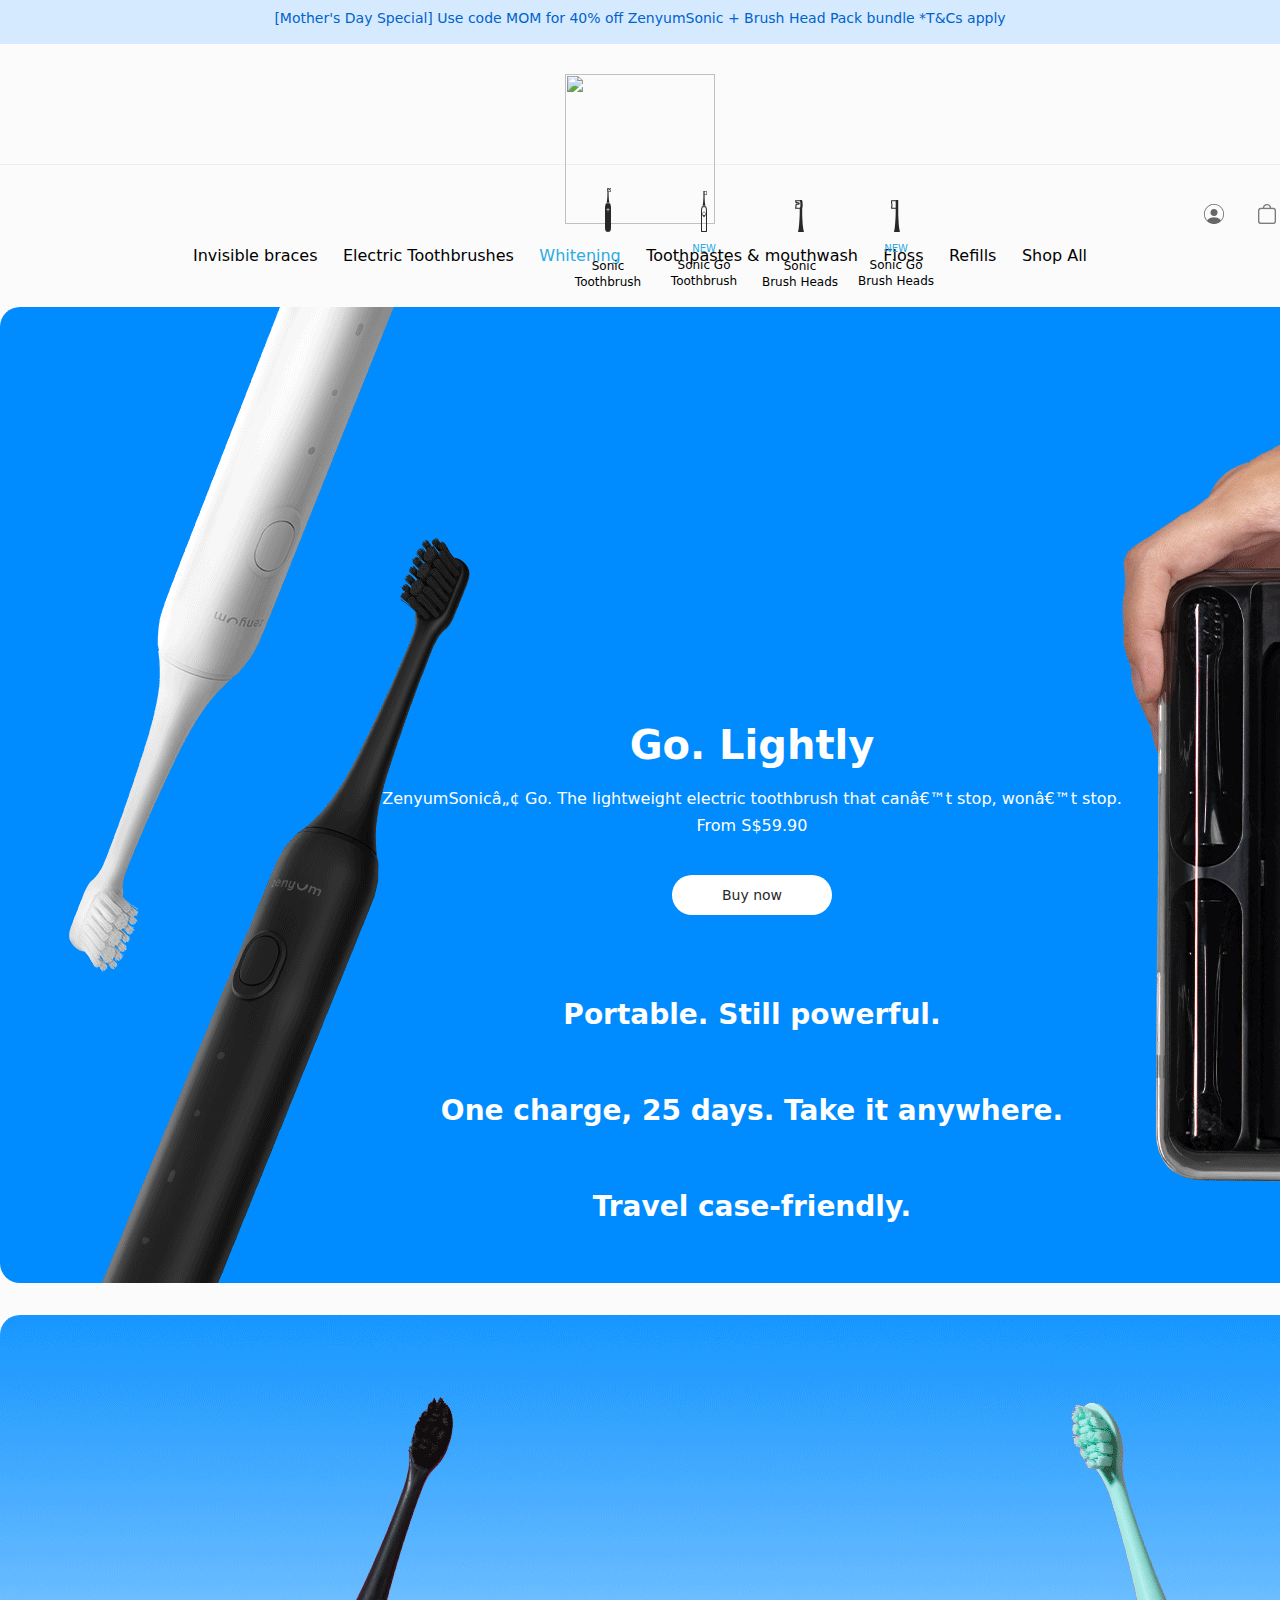
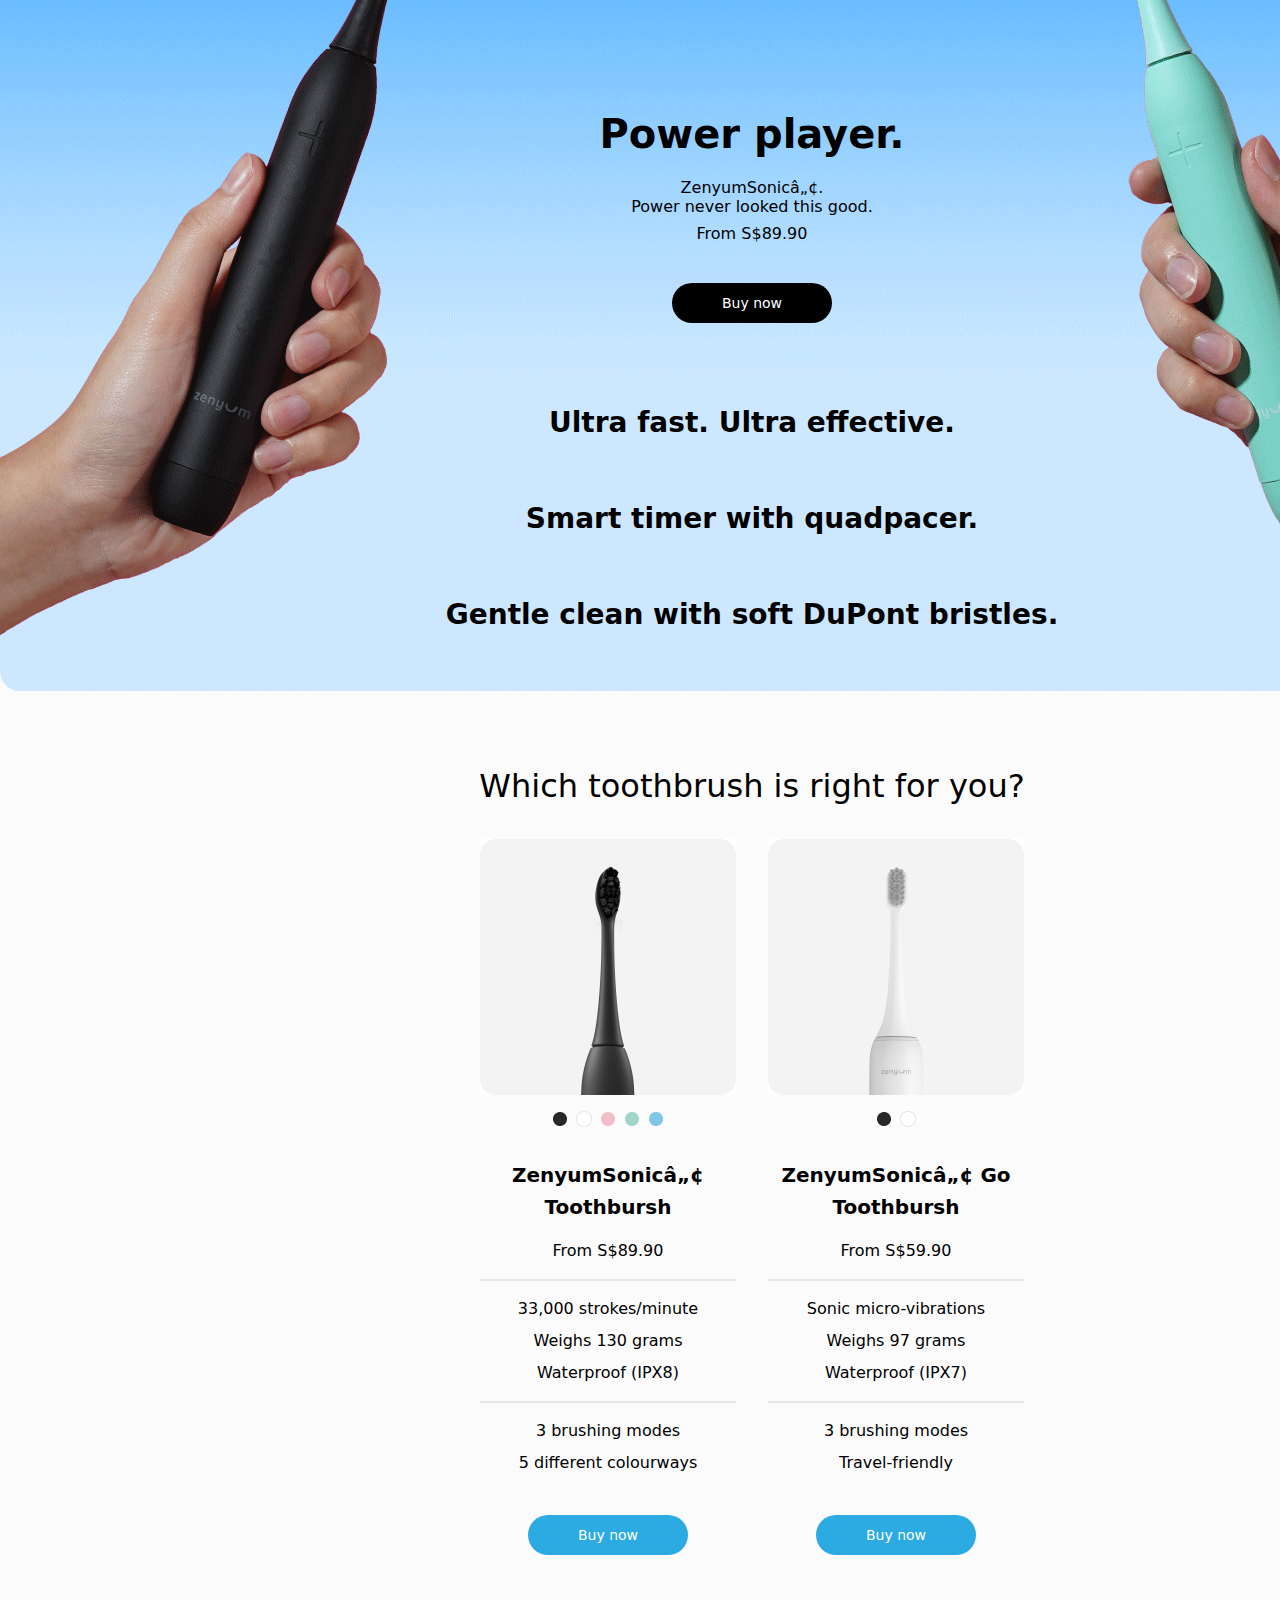
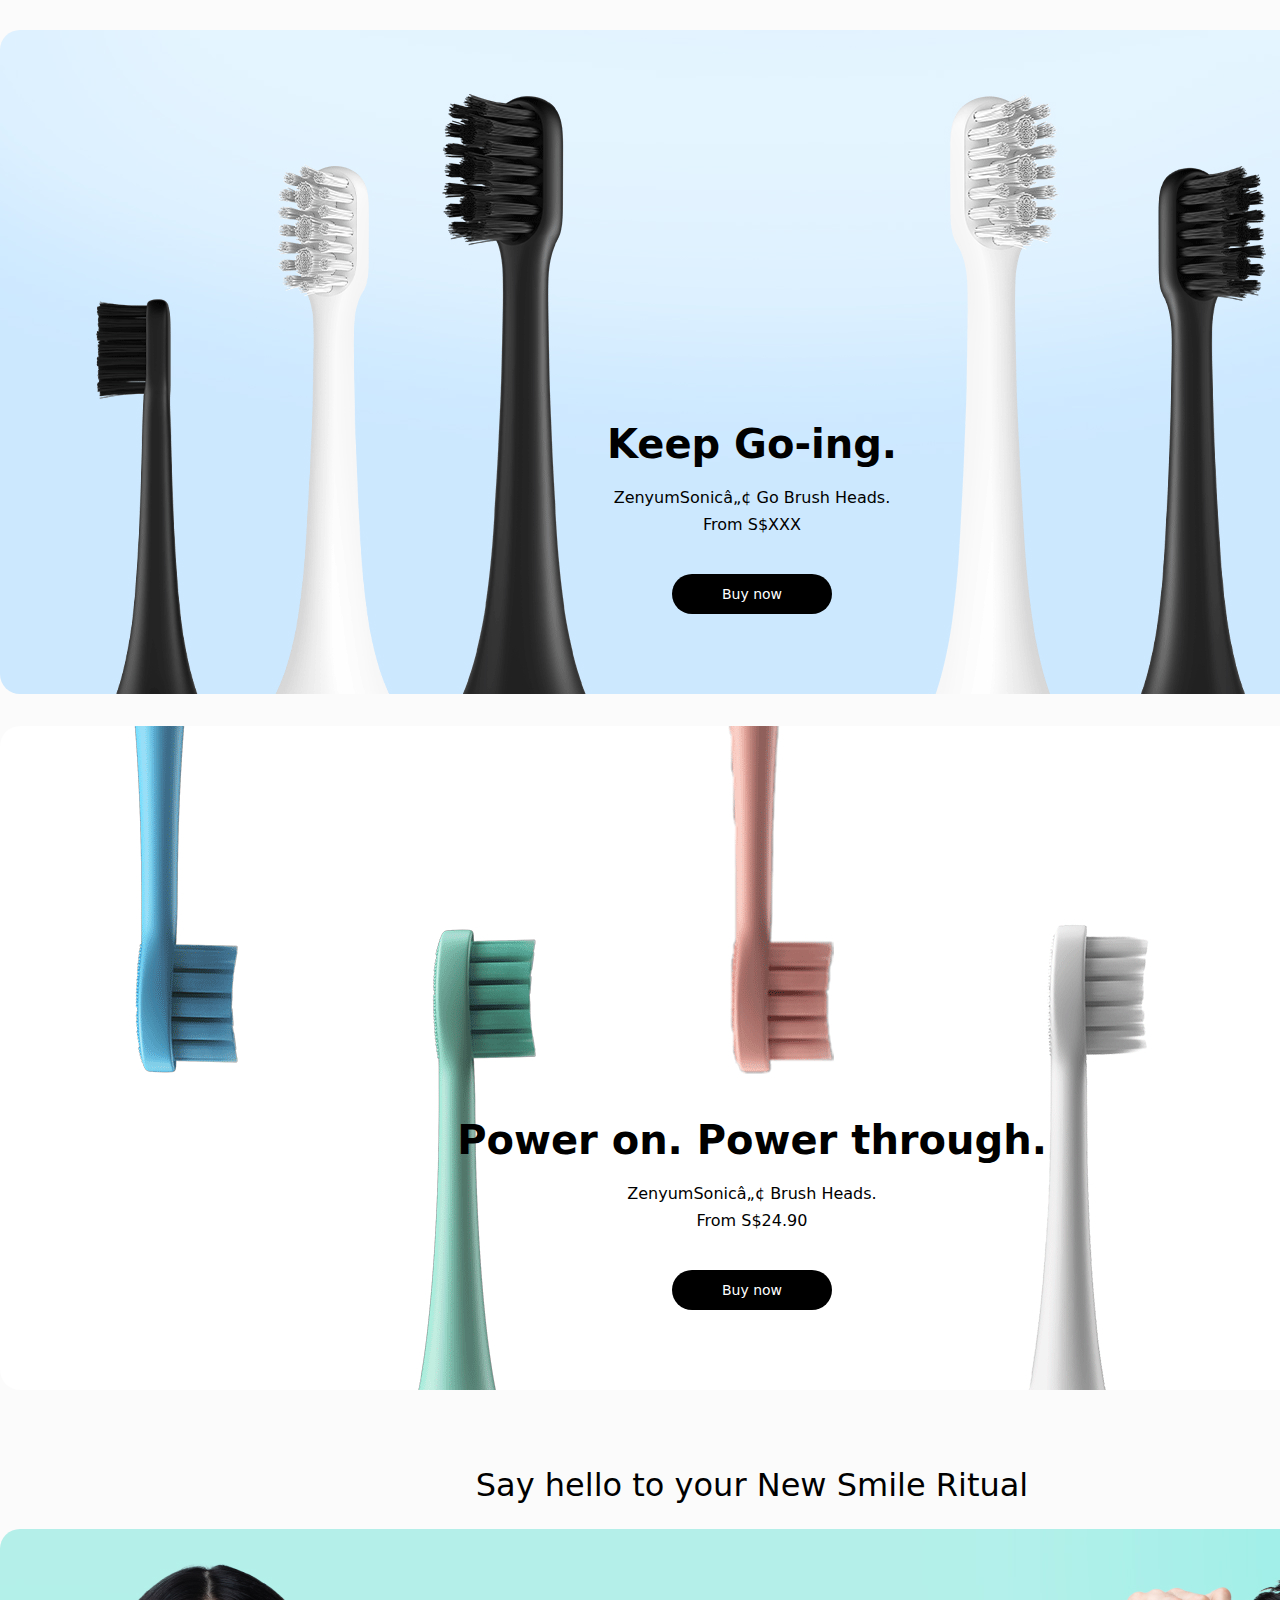
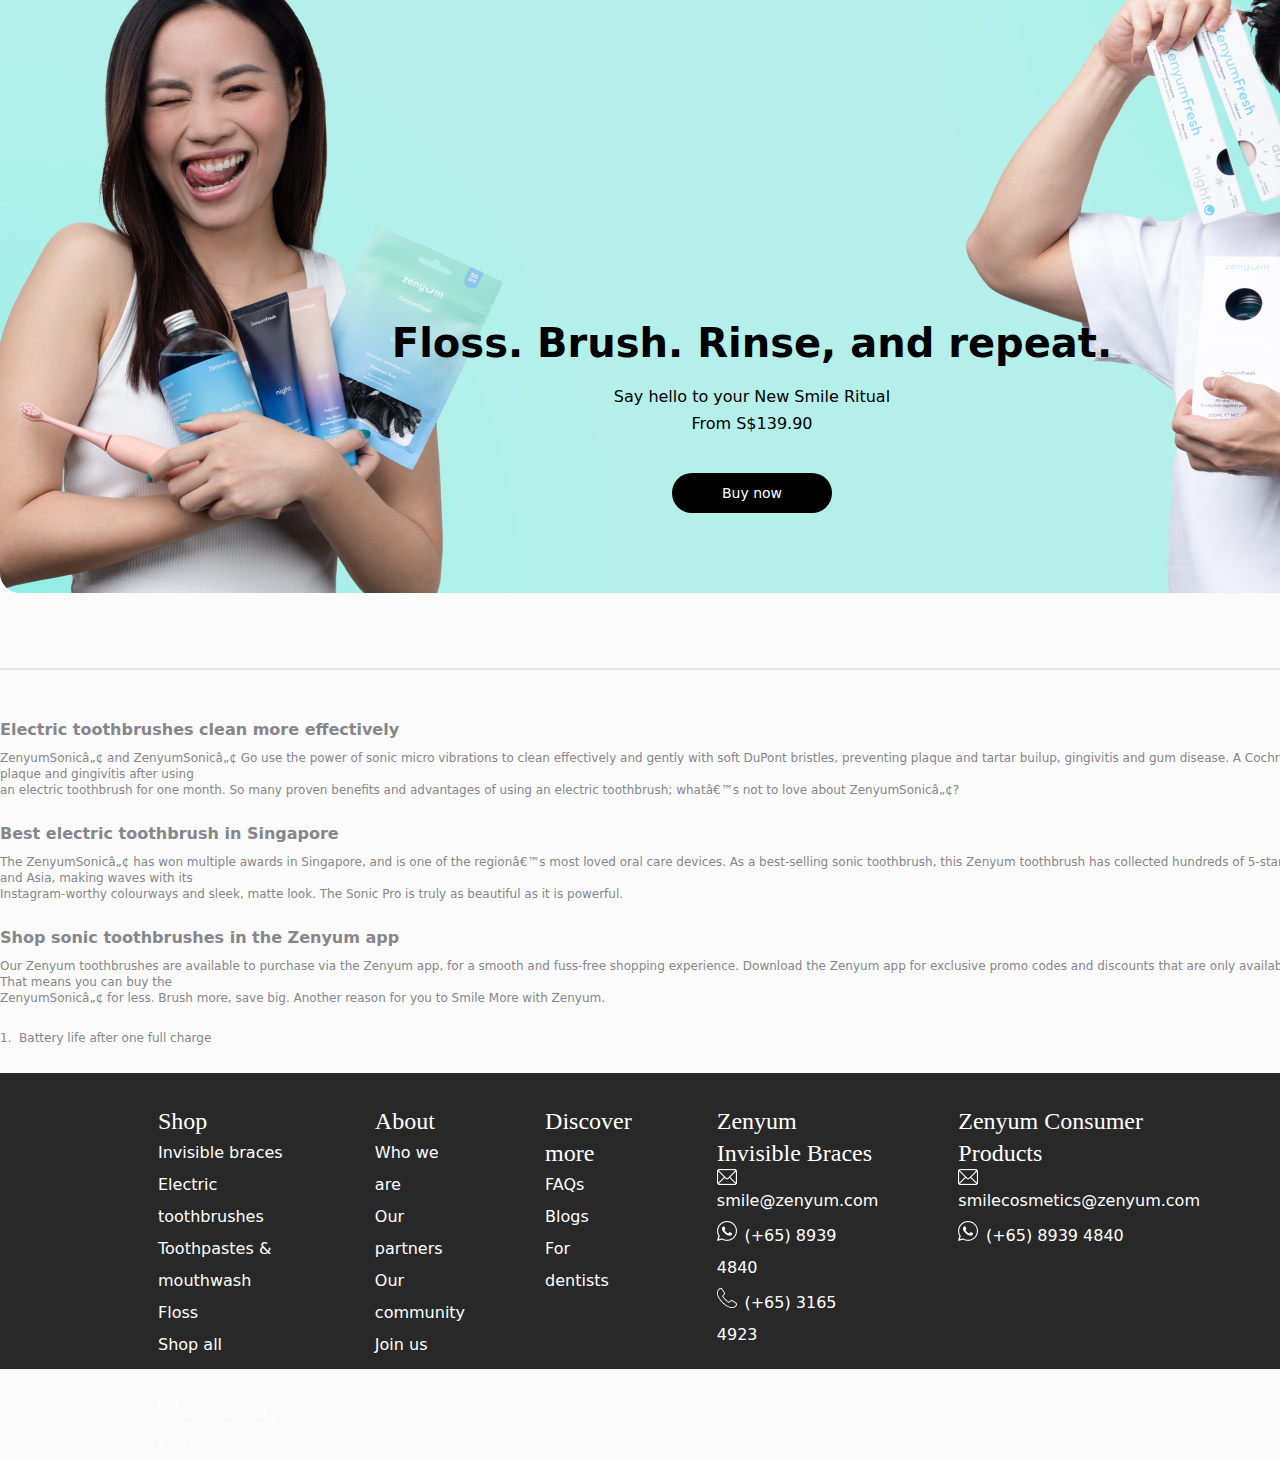
==== main/index.html @ d92d6eef "first commit" ====
<!-- <!doctype html> -->
<html>
  <head>
    <!-- <meta charset="utf-8">
    <meta name="viewport" content="width=device-width, initial-scale=1"> -->
    <title>Zenyum Story</title>
    <link rel="stylesheet" href="../styles/story.css">
    <!-- <link href="https://cdn.jsdelivr.net/npm/bootstrap@5.2.1/dist/css/bootstrap.min.css" rel="stylesheet" integrity="sha384-iYQeCzEYFbKjA/T2uDLTpkwGzCiq6soy8tYaI1GyVh/UjpbCx/TYkiZhlZB6+fzT" crossorigin="anonymous"> -->
  </head>
  <body>
    <section>
        <div>
            <p class="top--header top--text">
                [Mother's Day Special] Use code MOM for 40% off ZenyumSonic + Brush Head Pack bundle *T&Cs apply
            </p>
            <div class="topnav">
                <div class="topnav__icons">
                    <img class="logoimg" src="/home/varsha/Zenyum/images-desktop/logo.svg">
                    <div class="icons">
                        <!-- <img class="vector" src="../images-mobile/Vector.png" id="vec"> -->
                        <img class="user_icon" src="../images-desktop/Vector.png">
                        <img class="bagicon" src="../images-desktop/icon bagicon.png">
                    </div>

                    <div class="text">
                        Invisible braces &nbsp;&nbsp;&nbsp;
                        Electric Toothbrushes &nbsp;&nbsp;&nbsp;
                        <span style="color: #2CAAE2;">Whitening</span> &nbsp;&nbsp;&nbsp;
                        Toothpastes & mouthwash &nbsp;&nbsp;&nbsp;
                        Floss &nbsp;&nbsp;&nbsp;
                        Refills &nbsp;&nbsp;&nbsp;
                        Shop All
                    </div>
                </div>
            </div>
        </div>
    </section>

    <section class="section2">
        <div class="container">
            <div class="brushes">
                <div class="brushes__text">
                    <img class="brushes--size" src="../images-desktop/Sonic Pro.svg">
                    <p>Sonic <br> Toothbrush</p>
                </div>
                <div class="brushes__text">
                    <img class="brushes--size-s" src="../images-desktop/Sonic Go.svg">
                    <p><span class="new">NEW</span> <br> Sonic Go <br> Toothbrush</p>
                </div>
                <div class="brushes__text">
                    <img class="brushes--size" src="../images-desktop/Pro Brush head.svg">
                    <p>Sonic <br> Brush Heads</p>
                </div>
                <div class="brushes__text">
                    <img class="brushes--size-s" src="../images-desktop/Go Brush head.svg">
                    <p><span class="new">NEW</span><br>Sonic Go<br> Brush Heads</p>
                </div>
            </div>
        </div>
    </section>

    <section class="section3">
        <div class="container">
            <div class="golight" style="background-image: url(../images-desktop/img1.jpg);"></div>
            <div class="golight__text text--color1">
                <h1>Go. Lightly</h1>
                <p class="padding1">ZenyumSonic™ Go. The lightweight electric toothbrush that can’t stop, won’t stop.</p>
                <p class="padding2">From S$59.90</p>
                <p class="btn1 btn-text1 marg">Buy now</p>
                <p class="padding3 font">Portable. Still powerful.</p>
                <p class="padding3 font">One charge, 25 days. Take it anywhere.</p>
                <p class="padding3 font">Travel case-friendly. </p>
            </div>
        </div>
    </section>

    <section class="section4">
        <div class="container">
            <div class="golight" style="background-image: url(../images-desktop/img2.jpg);"></div>
            <div class="golight__text text--color2">
                <h1>Power player.</h1>
                <p class="padding1">ZenyumSonic™.<br>Power never looked this good.</p>
                <p class="padding2">From S$89.90</p>
                <p class="btn2 btn-text2 marg">Buy now</p>
                <p class="padding3 font">Ultra fast. Ultra effective.</p>
                <p class="padding3 font">Smart timer with quadpacer.</p>
                <p class="padding3 font">Gentle clean with soft DuPont bristles.</p>
            </div>
        </div>
    </section>

    <section class="section5">
        <div class="container">
            <p class="font2">Which toothbrush is right for you?</p>
        </div>
    </section>

    <section class="section6">
        <div class="container">
            <div class="shop">
                <div class="shop_text">
                    <img class="img" src="../images-desktop/img3.jpg">
                    <div class="frame"><img src="../images-desktop/frame1.png"></div>
                    <p class="font-l img">ZenyumSonic™ <br>Toothbursh</p>
                    <p class="text img">From S$89.90</p>
                    <hr>
                    <p class="text padding1">33,000 strokes/minute</p>
                    <p class="text padding1">Weighs 130 grams</p>
                    <p class="text img">Waterproof (IPX8)</p>
                    <hr>
                    <p class="text padding1">3 brushing modes</p>
                    <p class="text padding2">5 different colourways</p>
                    <p class="btn btn-text2 marg1">Buy now</p>
                </div>
                <div class="shop_text">
                    <img class="img" src="../images-desktop/img4.jpg">
                    <div class="frame"><img src="../images-desktop/frame2.png"></div>
                    <p class="font-l img">ZenyumSonic™ Go<br> Toothbursh</p>
                    <p class="text img">From S$59.90</p>
                    <hr>
                    <p class="text padding1">Sonic micro-vibrations</p>
                    <p class="text padding1">Weighs 97 grams</p>
                    <p class="text img">Waterproof (IPX7)</p>
                    <hr>
                    <p class="text padding1">3 brushing modes</p>
                    <p class="text padding2">Travel-friendly</p>
                    <p class="btn btn-text2 marg1">Buy now</p>
                </div>
            </div>
        </div>
    </section>

    <section class="section7">
        <div class="container">
            <div class="golight" style="background-image: url(../images-desktop/img5.jpg);"></div>
            <div class="golight__text text--color2">
                <h1>Keep Go-ing. </h1>
                <p class="padding1">ZenyumSonic™ Go Brush Heads. </p>
                <p class="padding2">From S$XXX</p>
                <p class="btn2 btn-text2 marg">Buy now</p>
            </div>
        </div>
    </section>

    <section class="section8">
        <div class="container">
            <div class="golight" style="background-image: url(../images-desktop/img6.jpg);"></div>
            <div class="golight__text text--color2">
                <h1>Power on. Power through.</h1>
                <p class="padding1">ZenyumSonic™ Brush Heads.</p>
                <p class="padding2">From S$24.90</p>
                <p class="btn2 btn-text2 marg">Buy now</p>
            </div>
        </div>
    </section>

    <section class="section5">
        <div class="container">
            <p class="font2 align">Say hello to your New Smile Ritual</p>
        </div>
    </section>

    <section class="section9">
        <div class="container">
            <div class="golight" style="background-image: url(../images-desktop/img7.jpg);"></div>
            <div class="golight__text text--color2">
                <h1>Floss. Brush. Rinse, and repeat.</h1>
                <p class="padding1">Say hello to your New Smile Ritual</p>
                <p class="padding2">From S$139.90</p>
                <p class="btn2 btn-text2 marg">Buy now</p>
            </div>
        </div>
    </section>
    <hr>
    <section class="section10">
        <div class="container2">
            <div class="bottom">
                <p class="font3">Electric toothbrushes clean more effectively</p>
                <p class="font4">ZenyumSonic™ and ZenyumSonic™ Go use the power of sonic micro vibrations to clean effectively and gently with soft DuPont bristles, preventing plaque and tartar builup, gingivitis and gum disease. A Cochrane Review shows a reduction in plaque and gingivitis after using <br> an electric toothbrush for one month. So many proven benefits and advantages of using an electric toothbrush; what’s not to love about ZenyumSonic™? </p>
                <p class="font3">Best electric toothbrush in Singapore</p>
                <p class="font4">The ZenyumSonic™ has won multiple awards in Singapore, and is one of the region’s most loved oral care devices. As a best-selling sonic toothbrush, this Zenyum toothbrush has collected hundreds of 5-star reviews from users in Singapore and Asia, making waves with its <br> Instagram-worthy colourways and sleek, matte look. The Sonic Pro is truly as beautiful as it is powerful. </p>
                <p class="font3">Shop sonic toothbrushes in the Zenyum app</p>
                <p class="font4">Our Zenyum toothbrushes are available to purchase via the Zenyum app, for a smooth and fuss-free shopping experience. Download the Zenyum app for exclusive promo codes and discounts that are only available when you checkout on the app. That means you can buy the <br> ZenyumSonic™ for less. Brush more, save big. Another reason for you to Smile More with Zenyum. </p>
                <p class="font4">1.&nbsp; Battery life after one full charge</p>
            </div>
        </div>
    </section>

    <section class="footer">
        <div class="foot-flex">
            <div class="foot-style foot-space foot-margin">
                Shop<br>
                <span class="font-xs">Invisible braces</span><br>
                <span class="font-xs">Electric toothbrushes</span><br>
                <span class="font-xs">Toothpastes & mouthwash</span><br>
                <span class="font-xs">Floss</span><br>
                <span class="font-xs">Shop all</span><br><br>
                <div>
                <img src="../images-desktop/globe.png">
                <span class="font-xs">Singapore | English</span>
                </div>
            </div>

            <div class="foot-style foot-space">
                About<br>
                <span class="font-xs">Who we are</span><br>
                <span class="font-xs">Our partners</span><br>
                <span class="font-xs">Our community</span><br>
                <span class="font-xs">Join us</span><br>
            </div>

            <div class="foot-style foot-space">
                Discover more<br>
                <span class="font-xs">FAQs</span><br>
                <span class="font-xs">Blogs</span><br>
                <span class="font-xs">For dentists</span><br>
            </div>

            <div class="foot-style foot-space">
                Zenyum Invisible Braces<br>
                <div>
                    <img src="../images-desktop/mail.png">
                    <span class="font-xs"> smile@zenyum.com</span><br>
                </div>
                <div>
                    <img src="../images-desktop/whatsapp.png">
                    <span class="font-xs"> (+65) 8939 4840</span><br>
                </div>
                <div>
                    <img src="../images-desktop/phone.png">
                    <span class="font-xs"> (+65) 3165 4923</span><br>
                </div>
            </div>

            <div class="foot-style foot-space">
                Zenyum Consumer Products<br>
                <div>
                    <img src="../images-desktop/mail.png">
                    <span class="font-xs">smilecosmetics@zenyum.com</span><br>
                </div>
                <div>
                    <img src="../images-desktop/whatsapp.png">
                    <span class="font-xs">(+65) 8939 4840</span><br>
                </div>
            </div>
        </div>
    </section>

    <script src="https://cdn.jsdelivr.net/npm/bootstrap@5.2.1/dist/js/bootstrap.bundle.min.js" integrity="sha384-u1OknCvxWvY5kfmNBILK2hRnQC3Pr17a+RTT6rIHI7NnikvbZlHgTPOOmMi466C8" crossorigin="anonymous"></script>
  </body>
</html>
---- styles/story.css ----
*{
    margin: 0px;
    box-sizing:border-box;
    /* background: rgba(250, 250, 250, 0.75); */
    font-family: system-ui, -apple-system, BlinkMacSystemFont, 'Segoe UI', Roboto, Oxygen, Ubuntu, Cantarell, 'Open Sans', 'Helvetica Neue', sans-serif;
    /* outline: 2px solid red !important; */
}

body{
    background: rgba(250, 250, 250, 0.75);

}

.top--header{
    width: 100%;
    height: 40px;
    background: #D5EAFF;
    overflow: hidden;
}

.top--text{
    position: absolute;
    height: 44px;
    font-family: system-ui, -apple-system, BlinkMacSystemFont, 'Segoe UI', Roboto, Oxygen, Ubuntu, Cantarell, 'Open Sans', 'Helvetica Neue', sans-serif;
    font-style: normal;
    font-weight: 400;
    font-size: 14px;
    line-height: 37px;
    text-align: center;
    color: #0063CC;
}

.logoimg{
    width: 150px;
}

.icons{
    height: 20px;
}

.text{
    font-weight: 400;
    font-size: 16px;
    line-height: 24px;
}

.topnav{
    height: 165px;
    padding-top: 44px;
    border: #E6E6E6;
    border-bottom: inset;
    border-bottom-width: thin;
}

.topnav__icons {
    text-align: center;
    width: 100%;
    height: 112px;
    padding-top: 30px;
}

.user_icon{
    position: relative;
    bottom: 25;
    margin-left: 1200px;
    padding-bottom: 58px;
    opacity: 0.7;
}

.bagicon{
    position: relative;
    bottom: 25;
    margin-left: 29px;
    opacity: 0.6;
    padding-bottom: 58px;
}

hr{
    color: #E6E6E6;
}

.container{
    width: 1504px;
    margin: 0 auto;
    height: 100%;
    position: relative;
    display: flex;
    align-items: flex-end;
    justify-content: center;

}

.icons img{
    bottom: 20px;
}

.brushes{
    display: flex;
    height: 134px;
    width: 100%;
    align-items: flex-start;
    justify-content: center;
}

.brushes--size{
    padding: 21px 24px 24px 24px;
}

.brushes--size-s {
    padding: 21px 24px 7px 24px;
}

.brushes__text{
    text-align: center;
    font-family: system-ui, -apple-system, BlinkMacSystemFont, 'Segoe UI', Roboto, Oxygen, Ubuntu, Cantarell, 'Open Sans', 'Helvetica Neue', sans-serif;
    font-style: normal;
    font-weight: 400;
    font-size: 12px;
    line-height: 16px;
}

.new{
    color: #2CAAE2;
    font-size: 10px;
    padding-bottom: 2px;
}

.golight{
    position: absolute;
    height: 100%;
    width: 100%;
    border-radius: 20px;
}

h1{
    font-weight: 700;
    font-size: 40px;
    line-height: 56px;
    padding-bottom: 16px;
}

.golight__text{
    position: relative;
    text-align: center;
    z-index: 1;
}

.text--color1{
    color: white;
}

.text--color2{
    color: black;
}

.padding1{
    padding-bottom: 8px;
}

.padding2{
    padding-bottom: 40px;
}

.btn1{
    flex-direction: row;
    justify-content: center;
    padding: 8px 24px;
    gap: 8px;
    width: 160px;
    height: 40px;
    background: #FFFFFF;
    border-radius: 48px;
}

.btn2{
    flex-direction: row;
    justify-content: center;
    padding: 8px 24px;
    gap: 8px;
    width: 160px;
    height: 40px;
    background: black;
    border-radius: 48px;
}

.btn1:hover {background-color: black}

.btn2:hover {background-color: white}

.btn-text1:hover {color:white}

.btn-text2:hover {color:black}

.btn-text1{
    font-style: normal;
    font-weight: 400;
    font-size: 14px;
    line-height: 24px;
    display: flex;
    align-items: center;
    text-align: center;
    color: #282829;
}

.btn-text2{
    font-style: normal;
    font-weight: 400;
    font-size: 14px;
    line-height: 24px;
    display: flex;
    align-items: center;
    text-align: center;
    color: white;
}

.marg{
    margin-bottom: 80px;
    margin-left: auto;
    margin-right: auto;
}

.padding3{
    padding-bottom: 56px;
}

.font{
    font-weight: 700;
    font-size: 28px;
    line-height: 40px;
}

.section3{
    height: 976px;
    margin-top: 8px;
}

.section2{
    height: 134px;
}

.section4{
    height: 976px;
    margin-top: 32px;
}

.section5{
    height: 40px;
    margin-top: 75px;
}
.font2{
    font-weight: 400;
    font-size: 32px;
    line-height: 40px;
}

.shop{
    display: flex;
    margin-top: 24px;
}

.section6{
    height: 800px;
    margin-top: 24px;
}

.shop_text{
    padding-left: 16px;
    padding-right: 16px;
    text-align: center;
}

.img{
    padding-bottom: 16px;
}

.frame{
    padding-bottom: 32px;
}

.font-l{
    font-weight: 700;
    font-size: 20px;
    line-height: 32px;
}

hr{
    margin-bottom: 16px;
    border: 1px solid #E6E6E6;
}

.btn{
    flex-direction: row;
    justify-content: center;
    padding: 8px 24px;
    gap: 8px;
    width: 160px;
    height: 40px;
    background: #2CAAE2;
    border-radius: 48px;
}

.marg1{
    margin-bottom: 75px;
    margin-left: auto;
    margin-right: auto;
}

.section7{
    height: 664px;
}

.section8{
    height: 664px;
    margin-top: 32px;
}

.align{
    text-align: center;
}

.section9{
    height: 664px;
    margin-top: 24px;
    margin-bottom: 75px;
}

.section10{
    height: 312px;
    margin-bottom: 75px;
}

.font3{
    font-weight: 700;
    font-size: 16px;
    line-height: 24px;
    padding-bottom: 8px;
}

.font4{
    font-weight: 400;
    font-size: 12px;
    line-height: 16px;
    padding-bottom: 24px;
}

.container2{
    width: 1504px;
    margin: 0 auto;
    height: 100%;
}

.bottom{
    color: #86868B;
    padding-top: 32px;
}

.footer{
    position: relative;
    width: 100%;
    height:296px;
    background: #282829;
}

.foot-flex{
    display: flex;
    width: 100%;
}

.foot-style{
    color: white;
    font-family: 'Sofia Pro';
    font-style: normal;
    font-weight: 500;
    font-size: 24px;
    line-height: 32px;
}

.font-xs{
    font-size: 16px; 
    font-weight:400;
}

.foot-space{
    margin-right:80px ; 
    margin-top: 32px;
}

.foot-margin{
    margin-left: 158px;
}
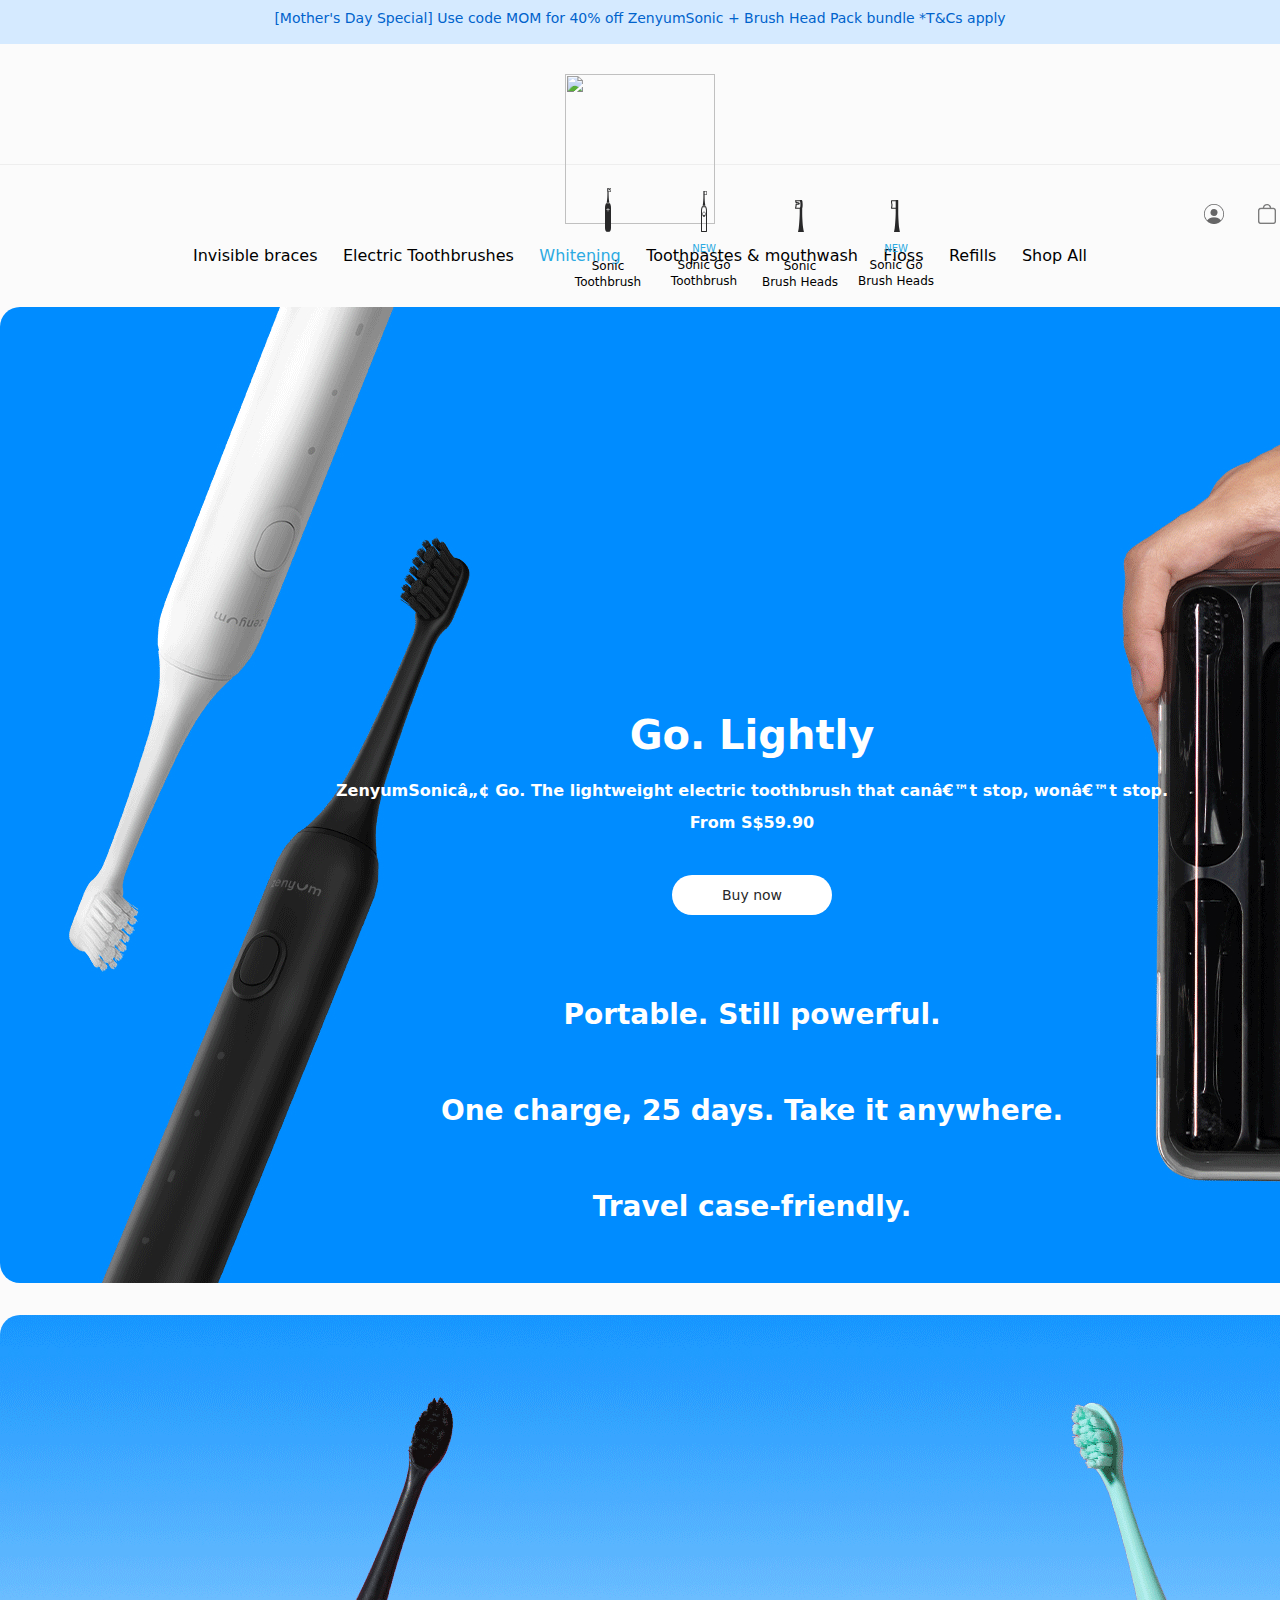
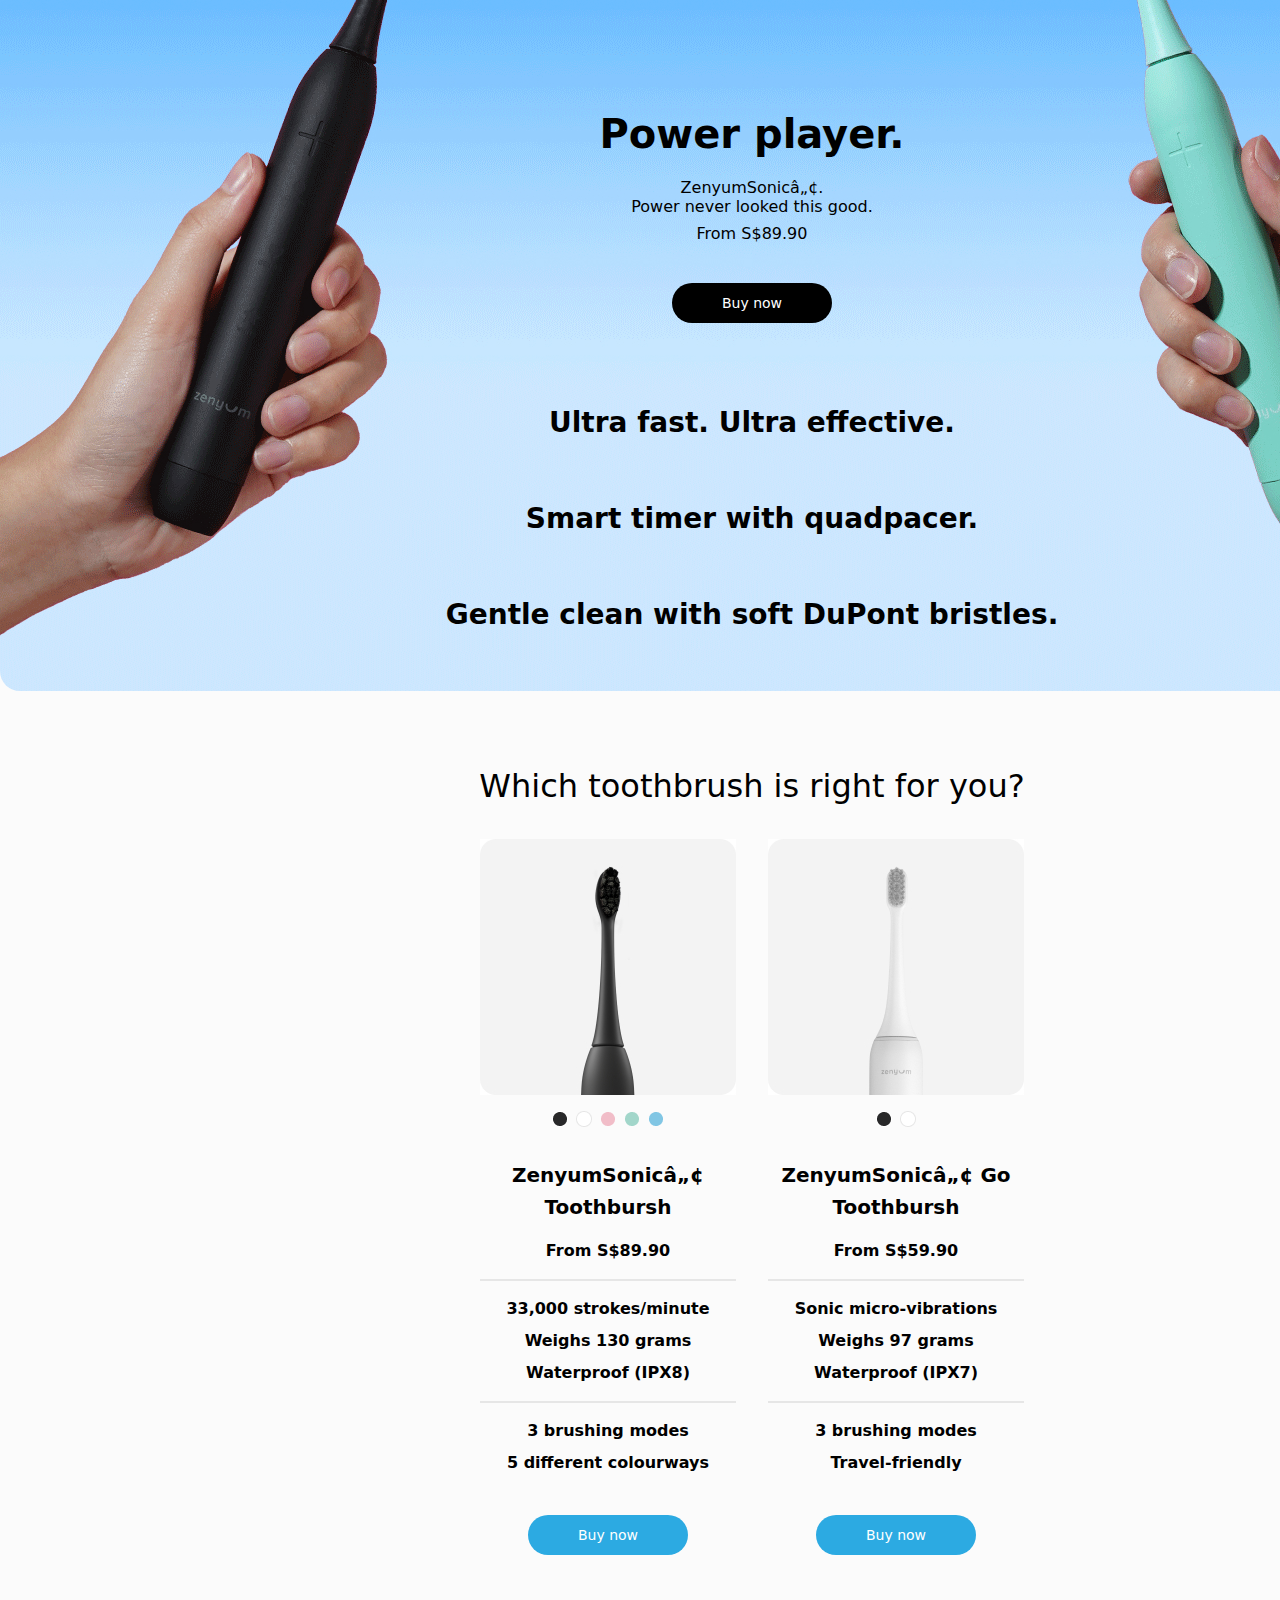
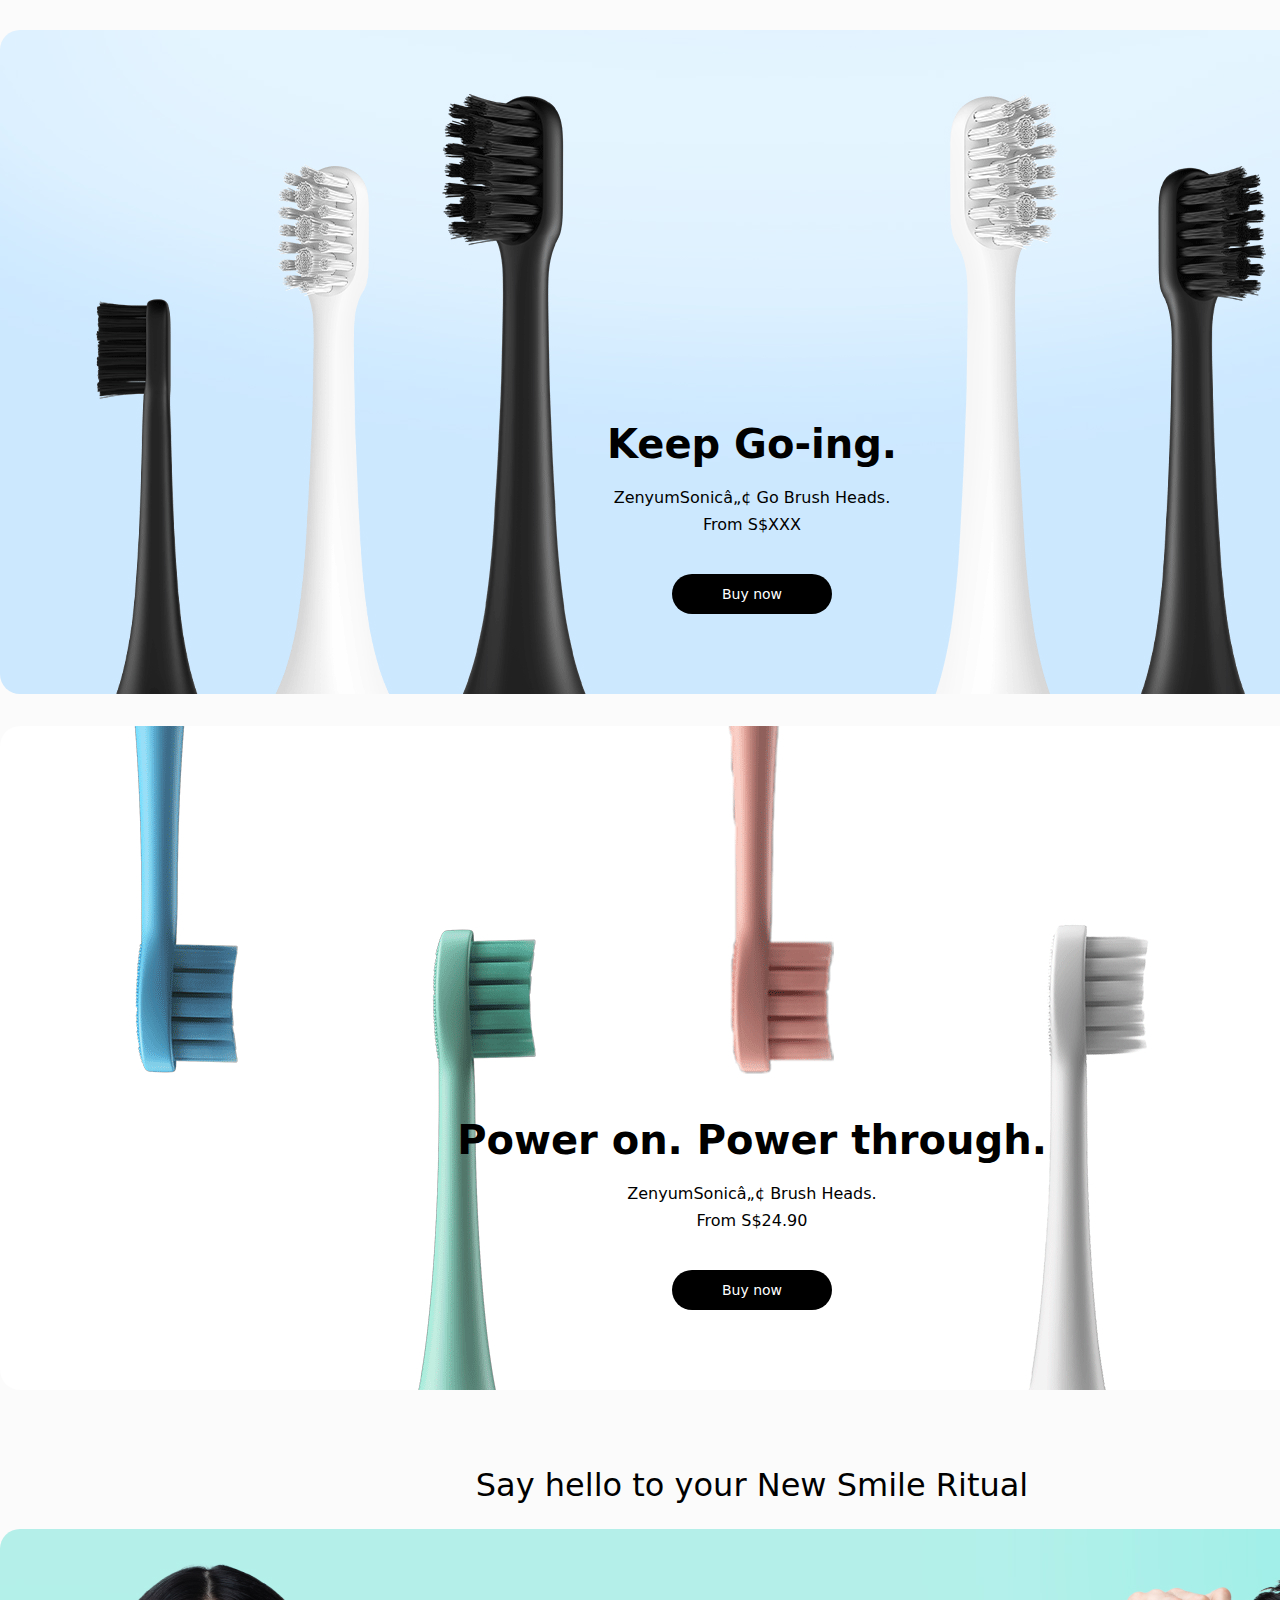
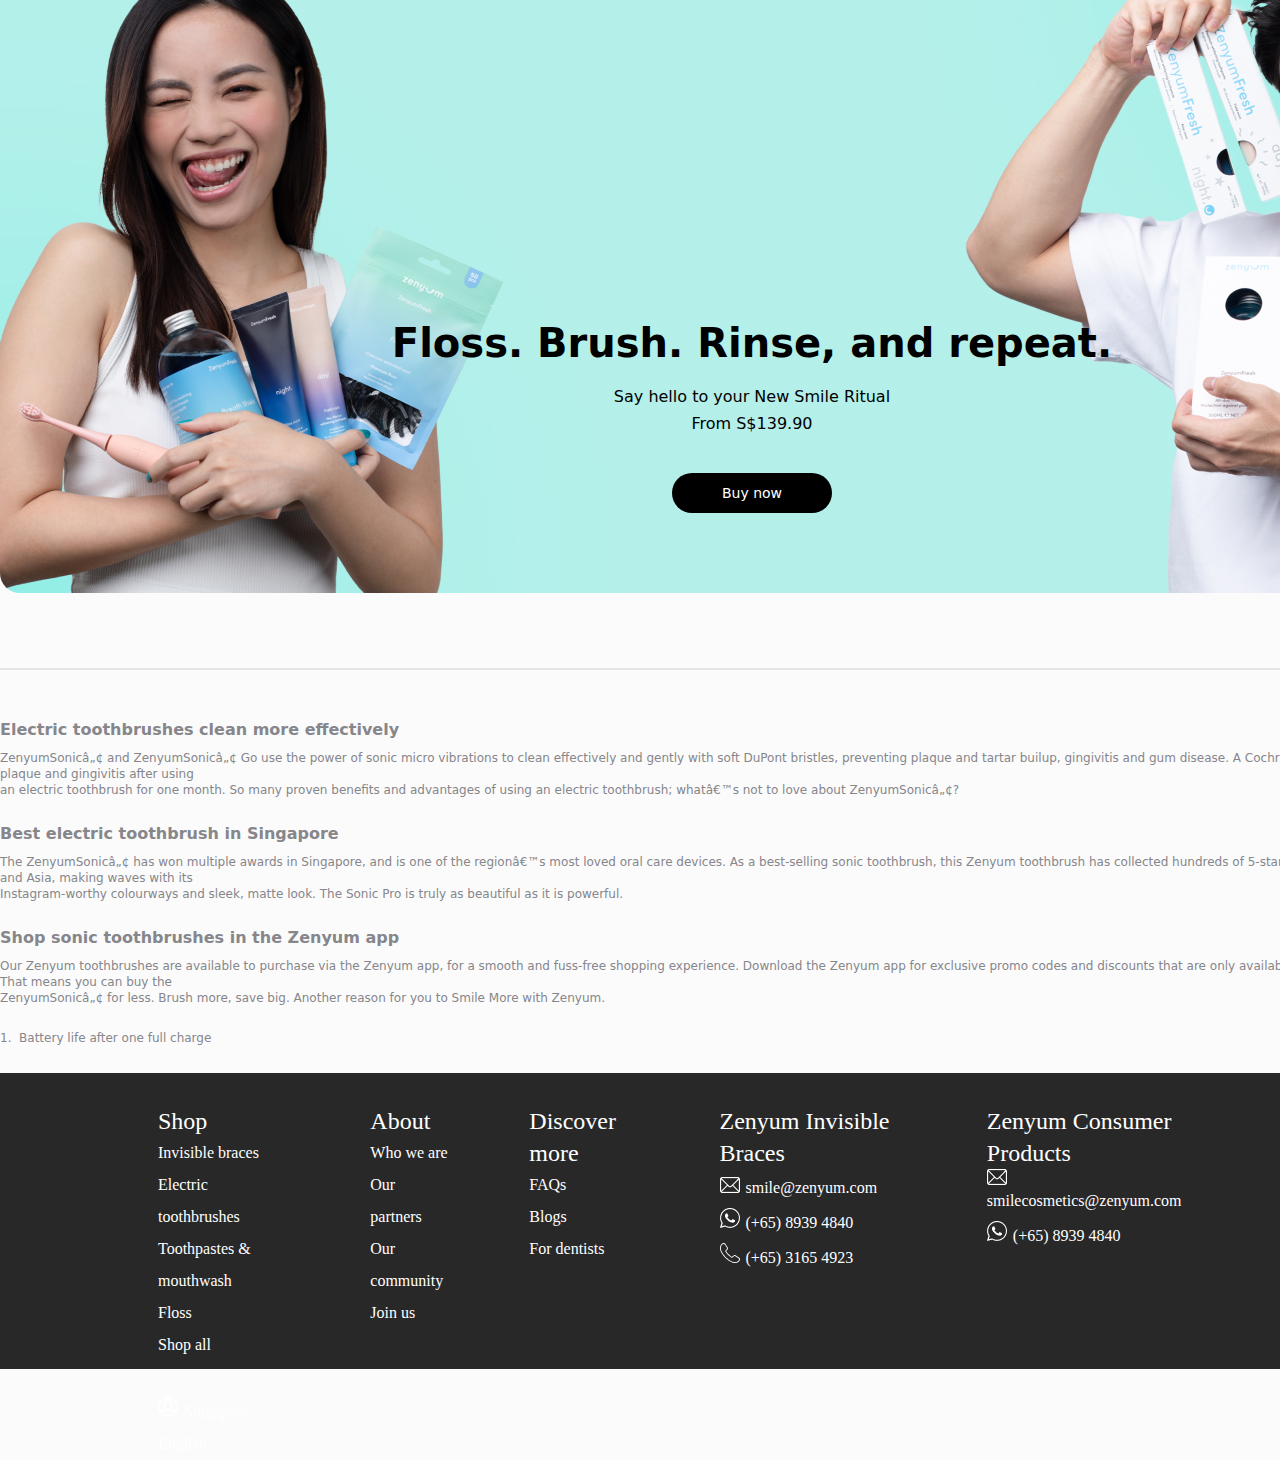
==== commit 057958f8: "mobile view updated" ====
--- a/main/index.html
+++ b/main/index.html
@@ -1,13 +1,15 @@
 <!-- <!doctype html> -->
 <html>
-  <head>
+
+<head>
     <!-- <meta charset="utf-8">
     <meta name="viewport" content="width=device-width, initial-scale=1"> -->
     <title>Zenyum Story</title>
     <link rel="stylesheet" href="../styles/story.css">
     <!-- <link href="https://cdn.jsdelivr.net/npm/bootstrap@5.2.1/dist/css/bootstrap.min.css" rel="stylesheet" integrity="sha384-iYQeCzEYFbKjA/T2uDLTpkwGzCiq6soy8tYaI1GyVh/UjpbCx/TYkiZhlZB6+fzT" crossorigin="anonymous"> -->
-  </head>
-  <body>
+</head>
+
+<body>
     <section>
         <div>
             <p class="top--header top--text">
@@ -17,7 +19,7 @@
                 <div class="topnav__icons">
                     <img class="logoimg" src="/home/varsha/Zenyum/images-desktop/logo.svg">
                     <div class="icons">
-                        <!-- <img class="vector" src="../images-mobile/Vector.png" id="vec"> -->
+                        <img class="vector" src="../images-mobile/Vector.png" id="vec">
                         <img class="user_icon" src="../images-desktop/Vector.png">
                         <img class="bagicon" src="../images-desktop/icon bagicon.png">
                     </div>
@@ -61,11 +63,13 @@
 
     <section class="section3">
         <div class="container">
-            <div class="golight" style="background-image: url(../images-desktop/img1.jpg);"></div>
+            <div class="golight" id="img1-des" style="background-image: url(../images-desktop/img1.jpg);"></div>
+            <div class="golight" id="img1-mob" style="background-image: url(../images-mobile/img1-mob.jpg);"></div>
             <div class="golight__text text--color1">
                 <h1>Go. Lightly</h1>
-                <p class="padding1">ZenyumSonic™ Go. The lightweight electric toothbrush that can’t stop, won’t stop.</p>
-                <p class="padding2">From S$59.90</p>
+                <p class="padding1 text1">ZenyumSonic™ Go. The lightweight electric toothbrush that can’t stop, won’t
+                    stop.</p>
+                <p class="padding2 text1">From S$59.90</p>
                 <p class="btn1 btn-text1 marg">Buy now</p>
                 <p class="padding3 font">Portable. Still powerful.</p>
                 <p class="padding3 font">One charge, 25 days. Take it anywhere.</p>
@@ -76,7 +80,8 @@
 
     <section class="section4">
         <div class="container">
-            <div class="golight" style="background-image: url(../images-desktop/img2.jpg);"></div>
+            <div class="golight" id="img2-des" style="background-image: url(../images-desktop/img2.jpg);"></div>
+            <div class="golight" id="img2-mob" style="background-image: url(../images-mobile/img2-mob.jpg);"></div>
             <div class="golight__text text--color2">
                 <h1>Power player.</h1>
                 <p class="padding1">ZenyumSonic™.<br>Power never looked this good.</p>
@@ -100,30 +105,30 @@
             <div class="shop">
                 <div class="shop_text">
                     <img class="img" src="../images-desktop/img3.jpg">
-                    <div class="frame"><img src="../images-desktop/frame1.png"></div>
+                    <div class="frame"><img class="frames" src="../images-desktop/frame1.png"></div>
                     <p class="font-l img">ZenyumSonic™ <br>Toothbursh</p>
-                    <p class="text img">From S$89.90</p>
-                    <hr>
-                    <p class="text padding1">33,000 strokes/minute</p>
-                    <p class="text padding1">Weighs 130 grams</p>
-                    <p class="text img">Waterproof (IPX8)</p>
-                    <hr>
-                    <p class="text padding1">3 brushing modes</p>
-                    <p class="text padding2">5 different colourways</p>
+                    <p class="text1 img">From S$89.90</p>
+                    <hr>
+                    <p class="text1 padding1">33,000 strokes/minute</p>
+                    <p class="text1 padding1">Weighs 130 grams</p>
+                    <p class="text1 img">Waterproof (IPX8)</p>
+                    <hr>
+                    <p class="text1 padding1">3 brushing modes</p>
+                    <p class="text1 padding2">5 different colourways</p>
                     <p class="btn btn-text2 marg1">Buy now</p>
                 </div>
                 <div class="shop_text">
                     <img class="img" src="../images-desktop/img4.jpg">
-                    <div class="frame"><img src="../images-desktop/frame2.png"></div>
+                    <div class="frame"><img class="frames" src="../images-desktop/frame2.png"></div>
                     <p class="font-l img">ZenyumSonic™ Go<br> Toothbursh</p>
-                    <p class="text img">From S$59.90</p>
-                    <hr>
-                    <p class="text padding1">Sonic micro-vibrations</p>
-                    <p class="text padding1">Weighs 97 grams</p>
-                    <p class="text img">Waterproof (IPX7)</p>
-                    <hr>
-                    <p class="text padding1">3 brushing modes</p>
-                    <p class="text padding2">Travel-friendly</p>
+                    <p class="text1 img">From S$59.90</p>
+                    <hr>
+                    <p class="text1 padding1">Sonic micro-vibrations</p>
+                    <p class="text1 padding1">Weighs 97 grams</p>
+                    <p class="text1 img">Waterproof (IPX7)</p>
+                    <hr>
+                    <p class="text1 padding1">3 brushing modes</p>
+                    <p class="text1 padding2">Travel-friendly</p>
                     <p class="btn btn-text2 marg1">Buy now</p>
                 </div>
             </div>
@@ -132,7 +137,8 @@
 
     <section class="section7">
         <div class="container">
-            <div class="golight" style="background-image: url(../images-desktop/img5.jpg);"></div>
+            <div class="golight" id="img5-des" style="background-image: url(../images-desktop/img5.jpg);"></div>
+            <div class="golight" id="img5-mob" style="background-image: url(../images-mobile/img5-mob.jpg);"></div>
             <div class="golight__text text--color2">
                 <h1>Keep Go-ing. </h1>
                 <p class="padding1">ZenyumSonic™ Go Brush Heads. </p>
@@ -144,7 +150,8 @@
 
     <section class="section8">
         <div class="container">
-            <div class="golight" style="background-image: url(../images-desktop/img6.jpg);"></div>
+            <div class="golight" id="img6-des" style="background-image: url(../images-desktop/img6.jpg);"></div>
+            <div class="golight" id="img6-mob" style="background-image: url(../images-mobile/img6-mob.jpg);"></div>
             <div class="golight__text text--color2">
                 <h1>Power on. Power through.</h1>
                 <p class="padding1">ZenyumSonic™ Brush Heads.</p>
@@ -162,7 +169,8 @@
 
     <section class="section9">
         <div class="container">
-            <div class="golight" style="background-image: url(../images-desktop/img7.jpg);"></div>
+            <div class="golight" id="img7-des" style="background-image: url(../images-desktop/img7.jpg);"></div>
+            <div class="golight" id="img7-mob" style="background-image: url(../images-mobile/img7-mob.jpg);"></div>
             <div class="golight__text text--color2">
                 <h1>Floss. Brush. Rinse, and repeat.</h1>
                 <p class="padding1">Say hello to your New Smile Ritual</p>
@@ -176,11 +184,22 @@
         <div class="container2">
             <div class="bottom">
                 <p class="font3">Electric toothbrushes clean more effectively</p>
-                <p class="font4">ZenyumSonic™ and ZenyumSonic™ Go use the power of sonic micro vibrations to clean effectively and gently with soft DuPont bristles, preventing plaque and tartar builup, gingivitis and gum disease. A Cochrane Review shows a reduction in plaque and gingivitis after using <br> an electric toothbrush for one month. So many proven benefits and advantages of using an electric toothbrush; what’s not to love about ZenyumSonic™? </p>
+                <p class="font4">ZenyumSonic™ and ZenyumSonic™ Go use the power of sonic micro vibrations to clean
+                    effectively and gently with soft DuPont bristles, preventing plaque and tartar builup, gingivitis
+                    and gum disease. A Cochrane Review shows a reduction in plaque and gingivitis after using <br> an
+                    electric toothbrush for one month. So many proven benefits and advantages of using an electric
+                    toothbrush; what’s not to love about ZenyumSonic™? </p>
                 <p class="font3">Best electric toothbrush in Singapore</p>
-                <p class="font4">The ZenyumSonic™ has won multiple awards in Singapore, and is one of the region’s most loved oral care devices. As a best-selling sonic toothbrush, this Zenyum toothbrush has collected hundreds of 5-star reviews from users in Singapore and Asia, making waves with its <br> Instagram-worthy colourways and sleek, matte look. The Sonic Pro is truly as beautiful as it is powerful. </p>
+                <p class="font4">The ZenyumSonic™ has won multiple awards in Singapore, and is one of the region’s most
+                    loved oral care devices. As a best-selling sonic toothbrush, this Zenyum toothbrush has collected
+                    hundreds of 5-star reviews from users in Singapore and Asia, making waves with its <br>
+                    Instagram-worthy colourways and sleek, matte look. The Sonic Pro is truly as beautiful as it is
+                    powerful. </p>
                 <p class="font3">Shop sonic toothbrushes in the Zenyum app</p>
-                <p class="font4">Our Zenyum toothbrushes are available to purchase via the Zenyum app, for a smooth and fuss-free shopping experience. Download the Zenyum app for exclusive promo codes and discounts that are only available when you checkout on the app. That means you can buy the <br> ZenyumSonic™ for less. Brush more, save big. Another reason for you to Smile More with Zenyum. </p>
+                <p class="font4">Our Zenyum toothbrushes are available to purchase via the Zenyum app, for a smooth and
+                    fuss-free shopping experience. Download the Zenyum app for exclusive promo codes and discounts that
+                    are only available when you checkout on the app. That means you can buy the <br> ZenyumSonic™ for
+                    less. Brush more, save big. Another reason for you to Smile More with Zenyum. </p>
                 <p class="font4">1.&nbsp; Battery life after one full charge</p>
             </div>
         </div>
@@ -196,8 +215,8 @@
                 <span class="font-xs">Floss</span><br>
                 <span class="font-xs">Shop all</span><br><br>
                 <div>
-                <img src="../images-desktop/globe.png">
-                <span class="font-xs">Singapore | English</span>
+                    <img src="../images-desktop/globe.png">
+                    <span class="font-xs">Singapore | English</span>
                 </div>
             </div>
 
@@ -246,7 +265,9 @@
         </div>
     </section>
 
-    <script src="https://cdn.jsdelivr.net/npm/bootstrap@5.2.1/dist/js/bootstrap.bundle.min.js" integrity="sha384-u1OknCvxWvY5kfmNBILK2hRnQC3Pr17a+RTT6rIHI7NnikvbZlHgTPOOmMi466C8" crossorigin="anonymous"></script>
-  </body>
-</html>
-
+    <script src="https://cdn.jsdelivr.net/npm/bootstrap@5.2.1/dist/js/bootstrap.bundle.min.js"
+        integrity="sha384-u1OknCvxWvY5kfmNBILK2hRnQC3Pr17a+RTT6rIHI7NnikvbZlHgTPOOmMi466C8"
+        crossorigin="anonymous"></script>
+</body>
+
+</html>--- a/styles/story.css
+++ b/styles/story.css
@@ -1,14 +1,12 @@
 *{
     margin: 0px;
     box-sizing:border-box;
-    /* background: rgba(250, 250, 250, 0.75); */
-    font-family: system-ui, -apple-system, BlinkMacSystemFont, 'Segoe UI', Roboto, Oxygen, Ubuntu, Cantarell, 'Open Sans', 'Helvetica Neue', sans-serif;
     /* outline: 2px solid red !important; */
 }
 
 body{
     background: rgba(250, 250, 250, 0.75);
-
+    font-family: system-ui, -apple-system, BlinkMacSystemFont, 'Segoe UI', Roboto, Oxygen, Ubuntu, Cantarell, 'Open Sans', 'Helvetica Neue', sans-serif;
 }
 
 .top--header{
@@ -387,4 +385,320 @@
 
 .foot-margin{
     margin-left: 158px;
+}
+
+#vec{
+    display: none;
+}
+
+#img1-mob{
+    display: none;
+}
+
+#img1-des{
+    display: block;
+}
+
+#img2-mob{
+    display: none;
+}
+
+#img2-des{
+    display: block;
+}
+
+#img5-mob{
+    display: none;
+}
+
+#img5-des{
+    display: block;
+}
+
+#img6-mob{
+    display: none;
+}
+
+#img6-des{
+    display: block;
+}
+
+#img7-mob{
+    display: none;
+}
+
+#img7-des{
+    display: block;
+}
+
+.text2{
+    display: none;
+}
+
+.text1{
+    font-weight: 700;
+    font-size: 16px;
+    line-height: 24px; 
+}
+
+/* .frames{
+    display: none;
+} */
+
+
+@media only screen and (max-width: 576px) {
+
+    .top-header {
+        position: absolute;
+        width: 100%;
+        height: 40px;
+        background: #D5EAFF;
+    }
+
+    .top-text {
+        position: absolute;
+        font-family: system-ui;
+        font-style: normal;
+        font-weight: 400;
+        font-size: 14px;
+        line-height: px;
+        color: #0063CC;
+    }
+
+    .topnav {
+        height: 88px;
+        padding-top: 30px;
+    }
+
+    .text{
+        display: none;
+    }
+
+    .logoimg{
+        width:100px;
+    }
+
+    .icons{
+        height: 20px;
+        position: relative;
+        bottom: 20;
+        margin-left: 15px;
+    }
+
+    #vec{
+        display: block;
+        /* position: relative;
+        top: 5; */
+    }
+
+    .user_icon{
+        margin-left: 290px;
+        position: relative;
+        bottom: 10px;
+    }
+    .bagicon{
+       visibility: hidden;
+    }
+
+    .container {
+    width: 360px;
+    margin: 0 auto;
+    height: 100%;
+    position: relative;
+    display: flex;
+    align-items: flex-end;
+    justify-content: center;
+    }
+
+    .brushes--size {
+        padding: 16px 16px 28px 16px;
+    }
+
+    .golight {
+        position: absolute;
+        height: 100%;
+        width: 100%;
+        border-radius: 0px;
+    }
+
+    #img1-mob{
+        display: block;
+    }
+    
+    #img1-des{
+        display: none;
+    }
+    
+    #img2-mob{
+        display: block;
+    }
+    
+    #img2-des{
+        display: none;
+    }
+    
+    #img5-mob{
+        display: block;
+    }
+    
+    #img5-des{
+        display: none;
+    }
+    
+    #img6-mob{
+        display: block;
+    }
+    
+    #img6-des{
+        display:none;
+    }
+    
+    #img7-mob{
+        display: block;
+    }
+    
+    #img7-des{
+        display: none;
+    }
+
+    .icons img {
+        bottom: 17px;
+    }
+
+    .section3{
+        height: 696px;
+        margin-top: 8px;
+    }
+    .section4{
+        height: 696px;
+        margin-top: 8px;
+    }
+    .section7{
+        height: 536px;
+    }
+    
+    .section8{
+        height: 536px;
+        margin-top: 32px;
+    }
+
+    h1{
+        font-weight: 700;
+        font-size: 28px;
+        line-height: 40px;
+        padding-bottom: 8px;
+    }
+
+    .text1{
+        font-weight: 400;
+        font-size: 16px;
+        line-height: 24px;
+    }
+
+    .font {
+        font-weight: 700;
+        font-size: 16px;
+        line-height: 24px;
+    }
+
+    .padding3 {
+        padding-bottom: 24px;
+    }
+
+    .marg {
+        margin-bottom: 40px;
+        margin-left: auto;
+        margin-right: auto;
+    }
+
+    .font2 {
+        font-weight: 400;
+        font-size: 20px;
+        line-height: 32px;
+    }
+
+    .section5 {
+        height: 32px;
+        margin-top: 32px;
+    }
+
+    .section6 {
+        height: 625px;
+        margin-top: 16px;
+    }
+
+    .shop {
+        display: flex;
+        height: inherit;
+        margin-top: 0px;
+    }
+
+    .shop_text {
+        padding-left: 8px;
+        padding-right: 8px;
+        text-align: center;
+    }
+
+    .img {
+        /* padding-bottom: 16px;
+        height: 164px; */
+        width: 164px;
+    }
+
+    .frames{
+        /* display: block; */
+        height: 10px;
+    }
+
+    .section9 {
+        height: 536px;
+        margin-top: 24px;
+        margin-bottom: 32px;
+    }
+
+    .section10 {
+        height: 579px;
+        width: 343px;
+        margin-bottom: 75px;
+        padding-left: 16px;
+        /* padding-right: 16px; */
+    }
+
+    .container2 {
+        width: 100%;
+        margin: 0 auto;
+        height: 100%;
+    }
+
+    .footer{
+        margin-top: 40px;
+        height: 110%;
+    }
+
+    .foot-flex{
+        flex-wrap: wrap;
+        margin-left: 18px;
+        width: 340;
+    }
+
+    .foot-margin{
+        margin-left: 0px;
+    }
+
+    .foot-space {
+        margin-right: 50px;
+        margin-top: 32px;
+        width: 100%;
+    }
+
+    .frame {
+        padding-bottom: 24px;
+    }
+
+    .font-l {
+        font-weight: 700;
+        font-size: 16px;
+        line-height: 24px;
+    }
+
 }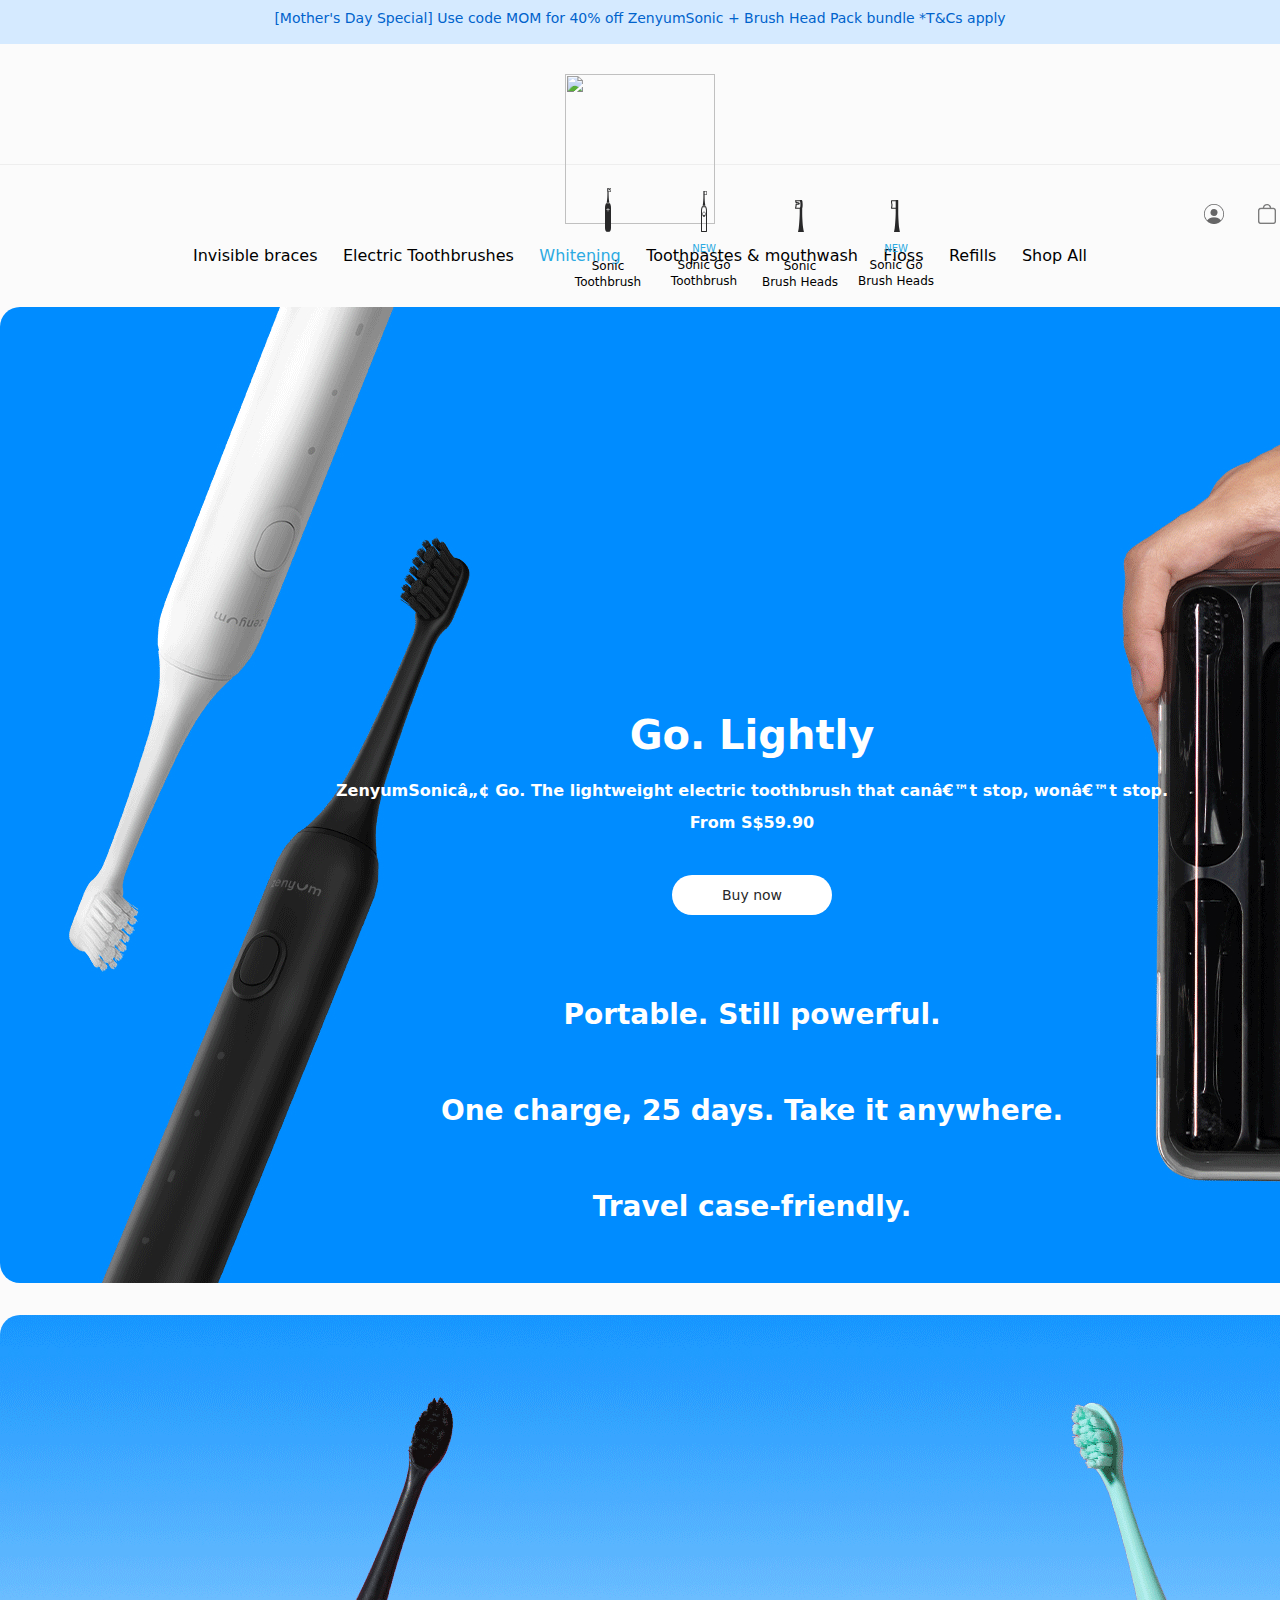
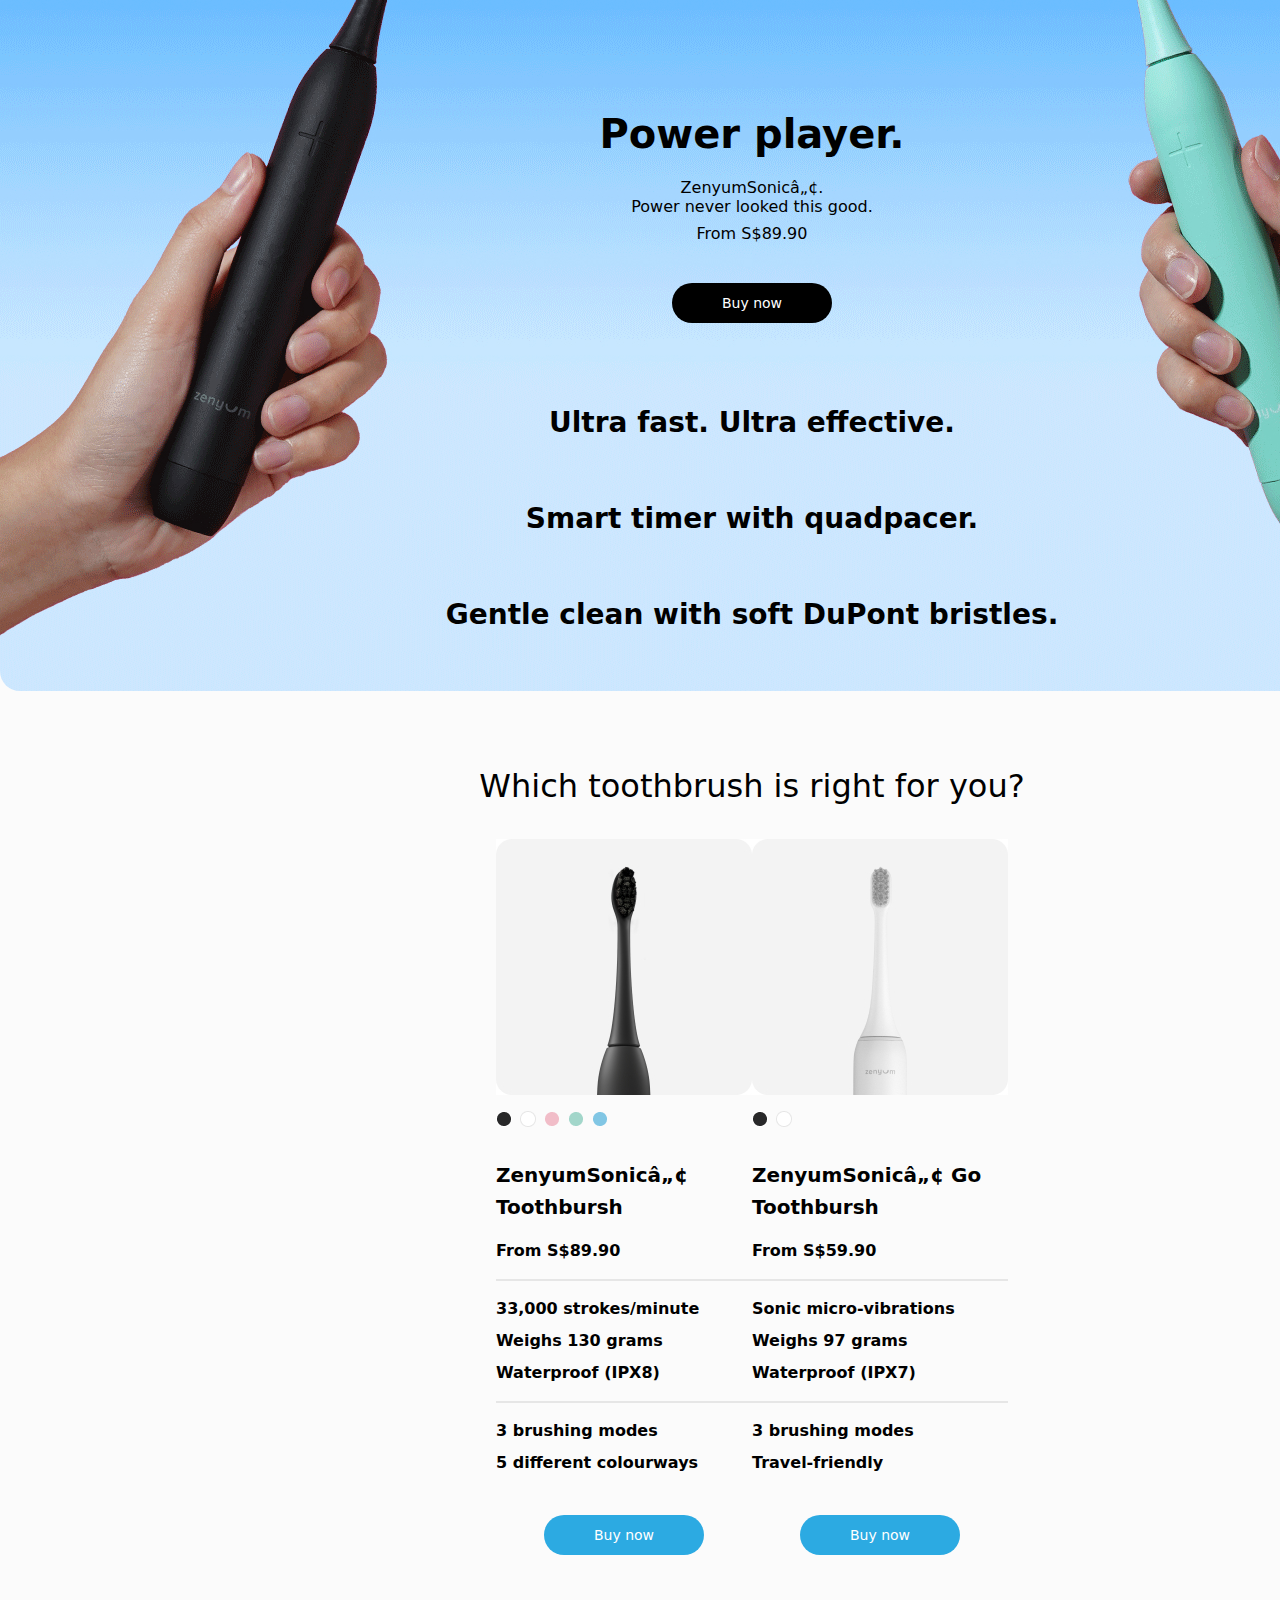
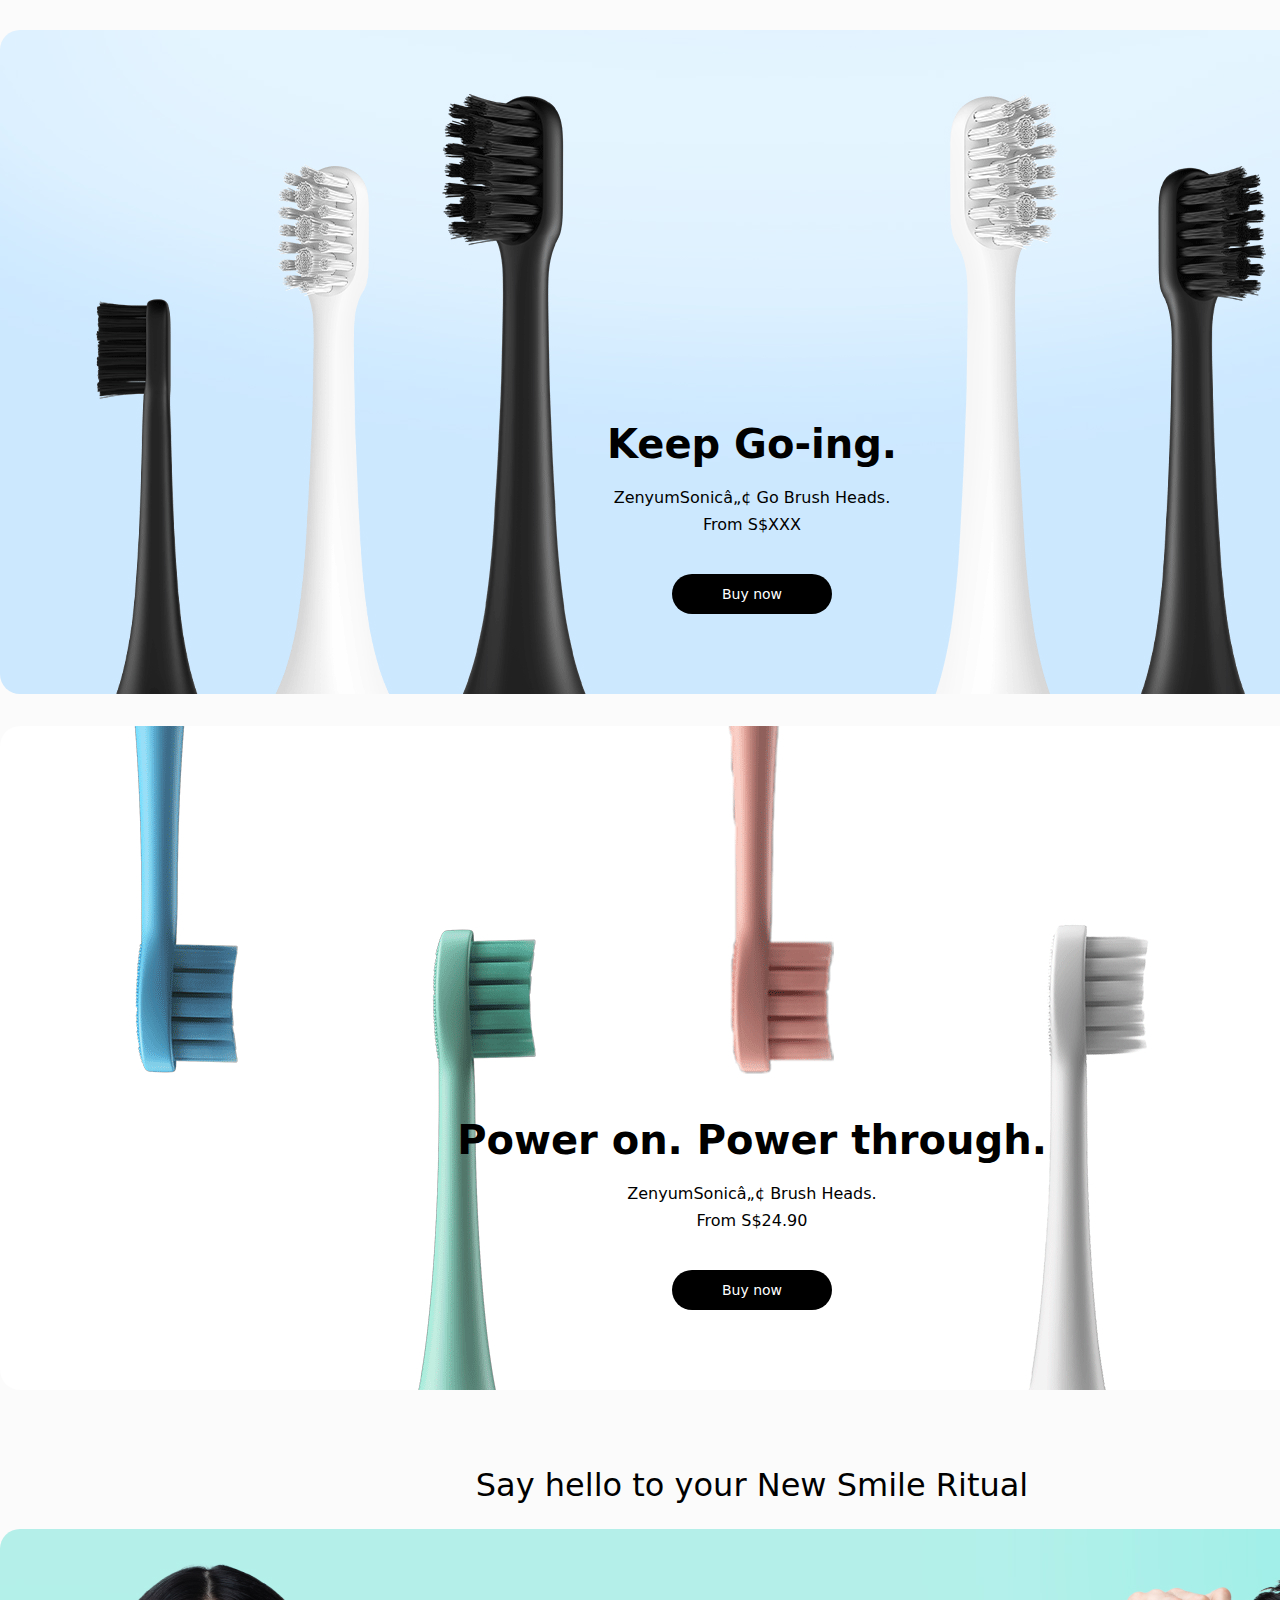
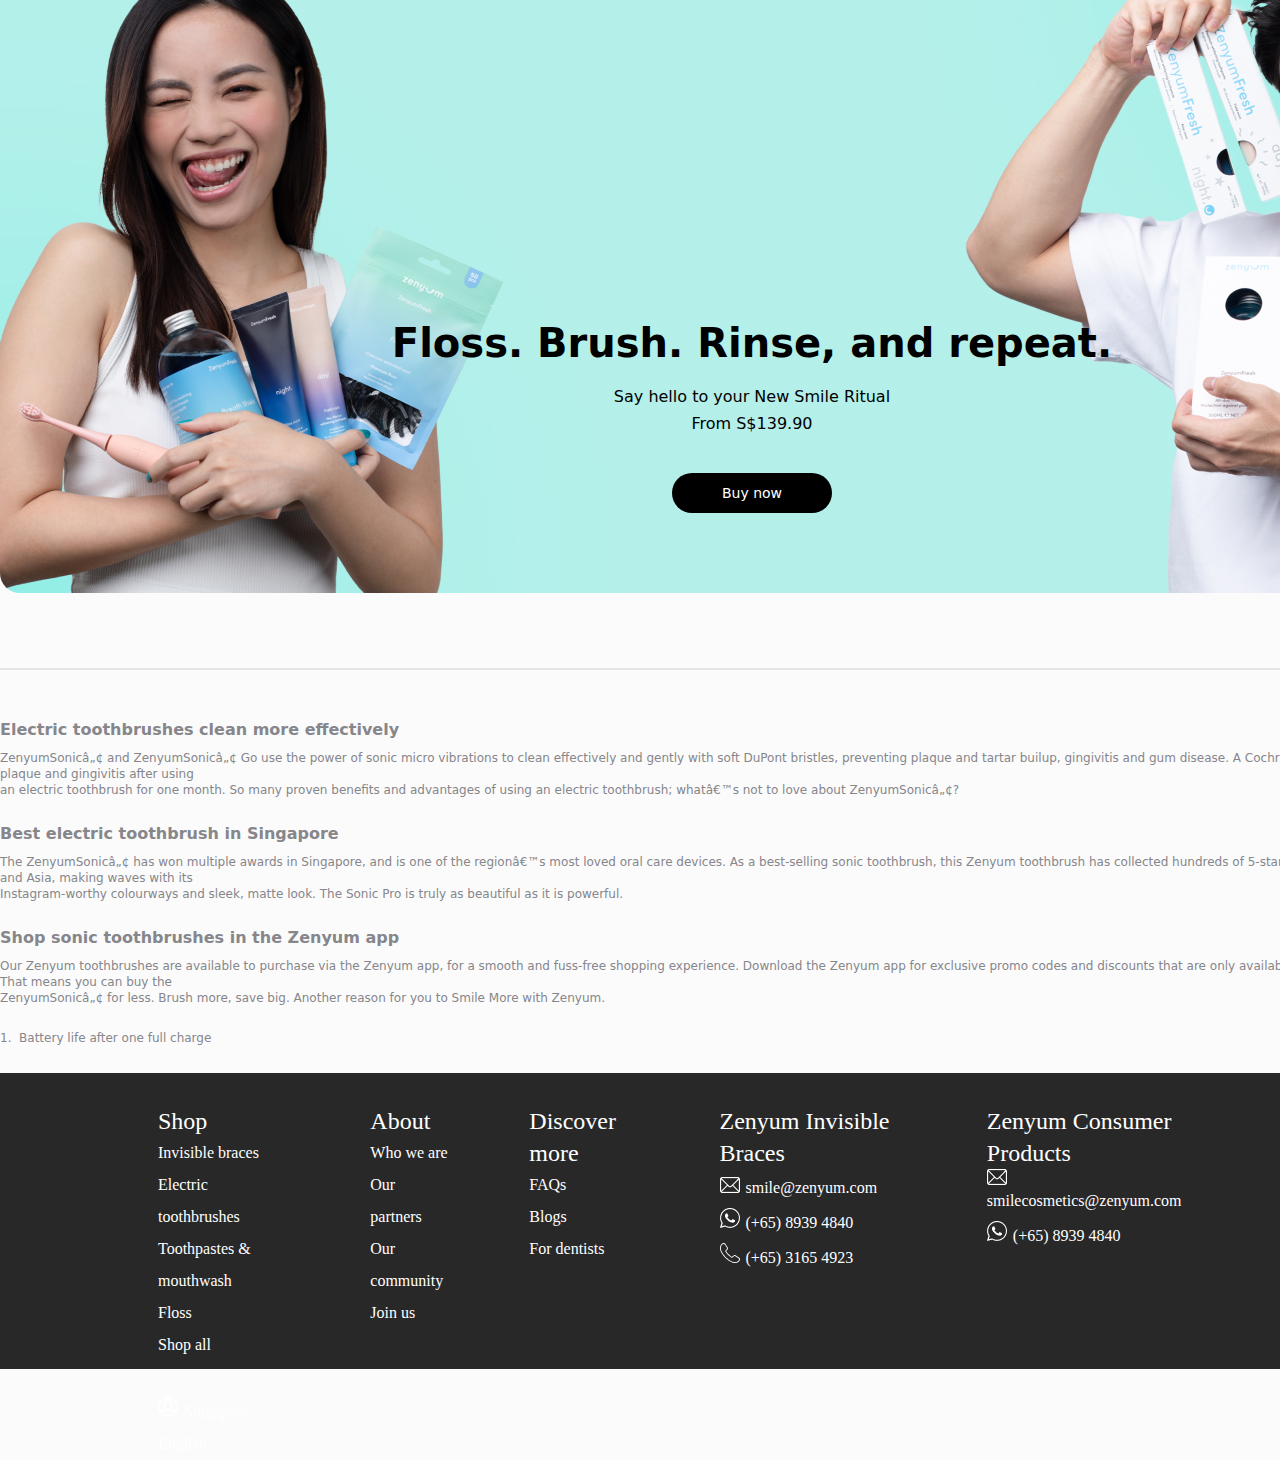
==== commit 3f6996f9: "mobile view updated" ====
--- a/main/index.html
+++ b/main/index.html
@@ -103,7 +103,7 @@
     <section class="section6">
         <div class="container">
             <div class="shop">
-                <div class="shop_text">
+                <div class="shop__text">
                     <img class="img" src="../images-desktop/img3.jpg">
                     <div class="frame"><img class="frames" src="../images-desktop/frame1.png"></div>
                     <p class="font-l img">ZenyumSonic™ <br>Toothbursh</p>
@@ -117,7 +117,7 @@
                     <p class="text1 padding2">5 different colourways</p>
                     <p class="btn btn-text2 marg1">Buy now</p>
                 </div>
-                <div class="shop_text">
+                <div class="shop__text">
                     <img class="img" src="../images-desktop/img4.jpg">
                     <div class="frame"><img class="frames" src="../images-desktop/frame2.png"></div>
                     <p class="font-l img">ZenyumSonic™ Go<br> Toothbursh</p>
--- a/styles/story.css
+++ b/styles/story.css
@@ -633,7 +633,7 @@
         margin-top: 0px;
     }
 
-    .shop_text {
+    .shop__text {
         padding-left: 8px;
         padding-right: 8px;
         text-align: center;
